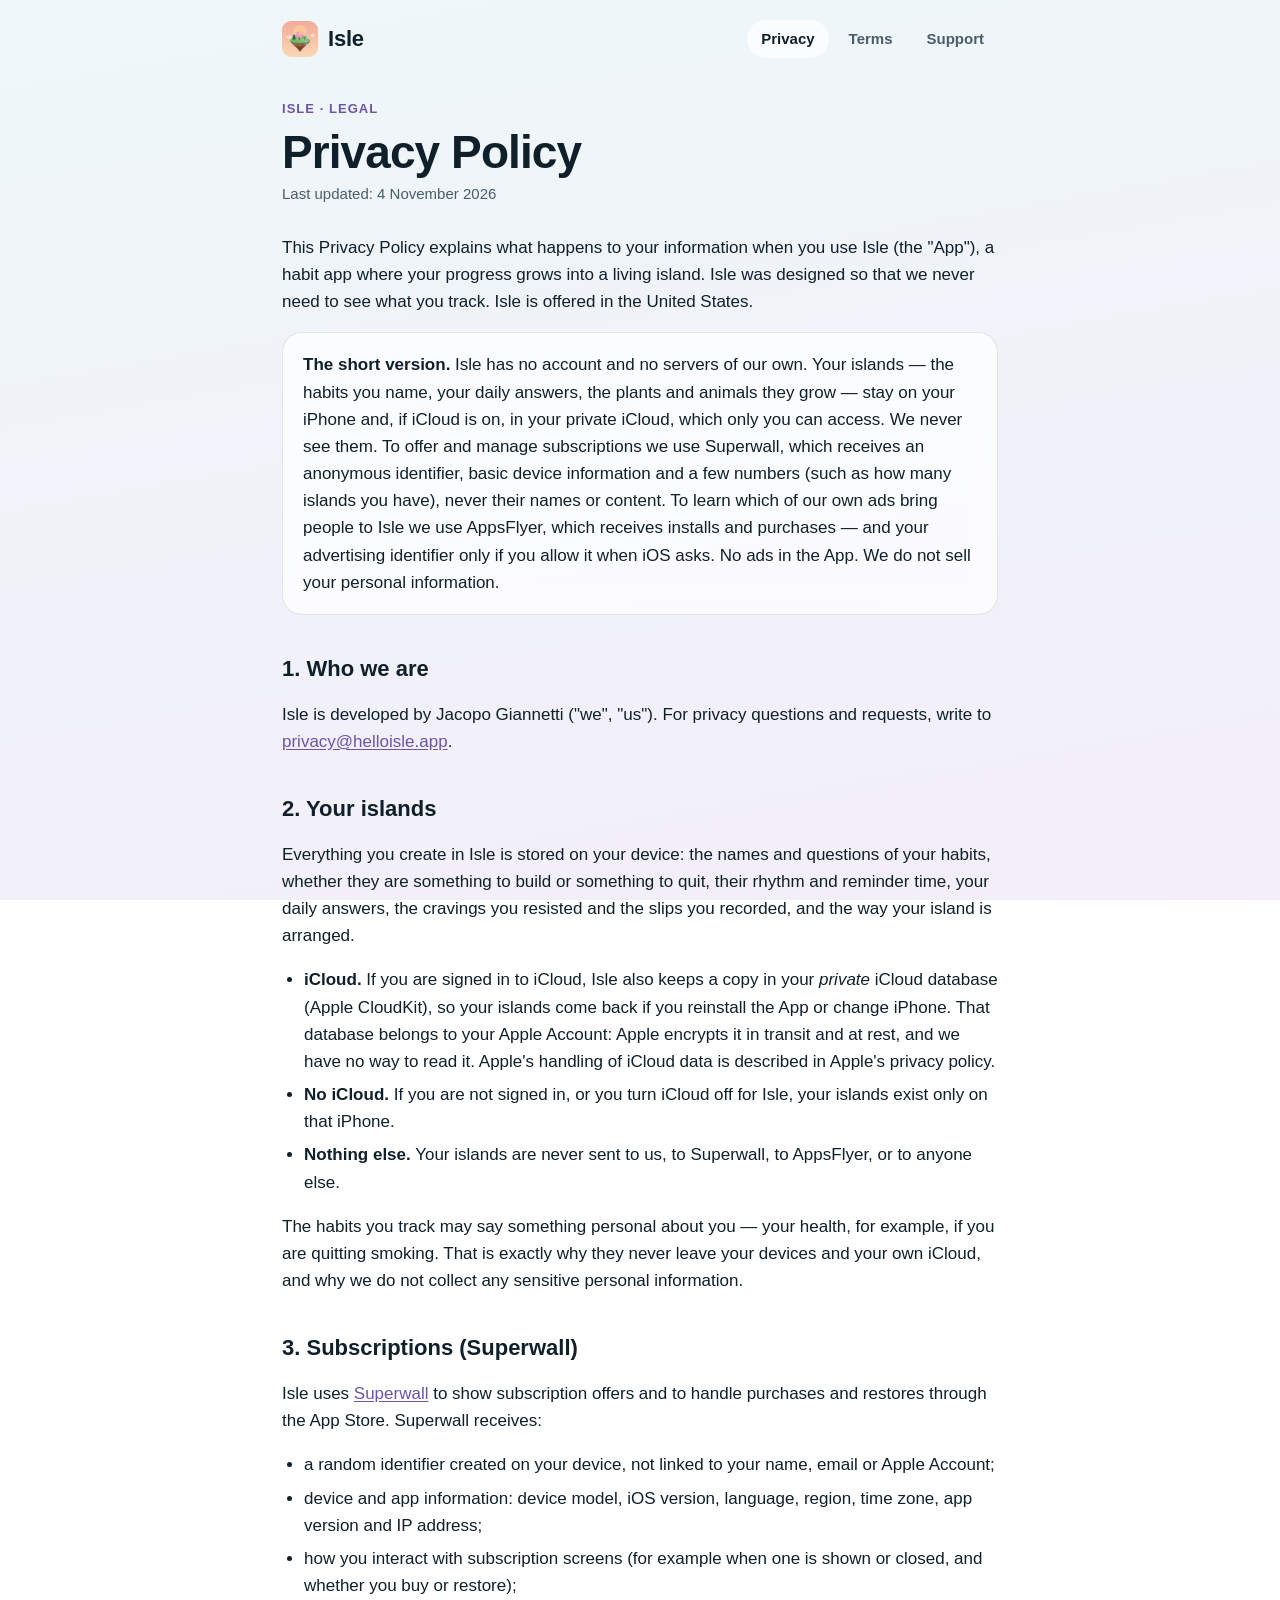
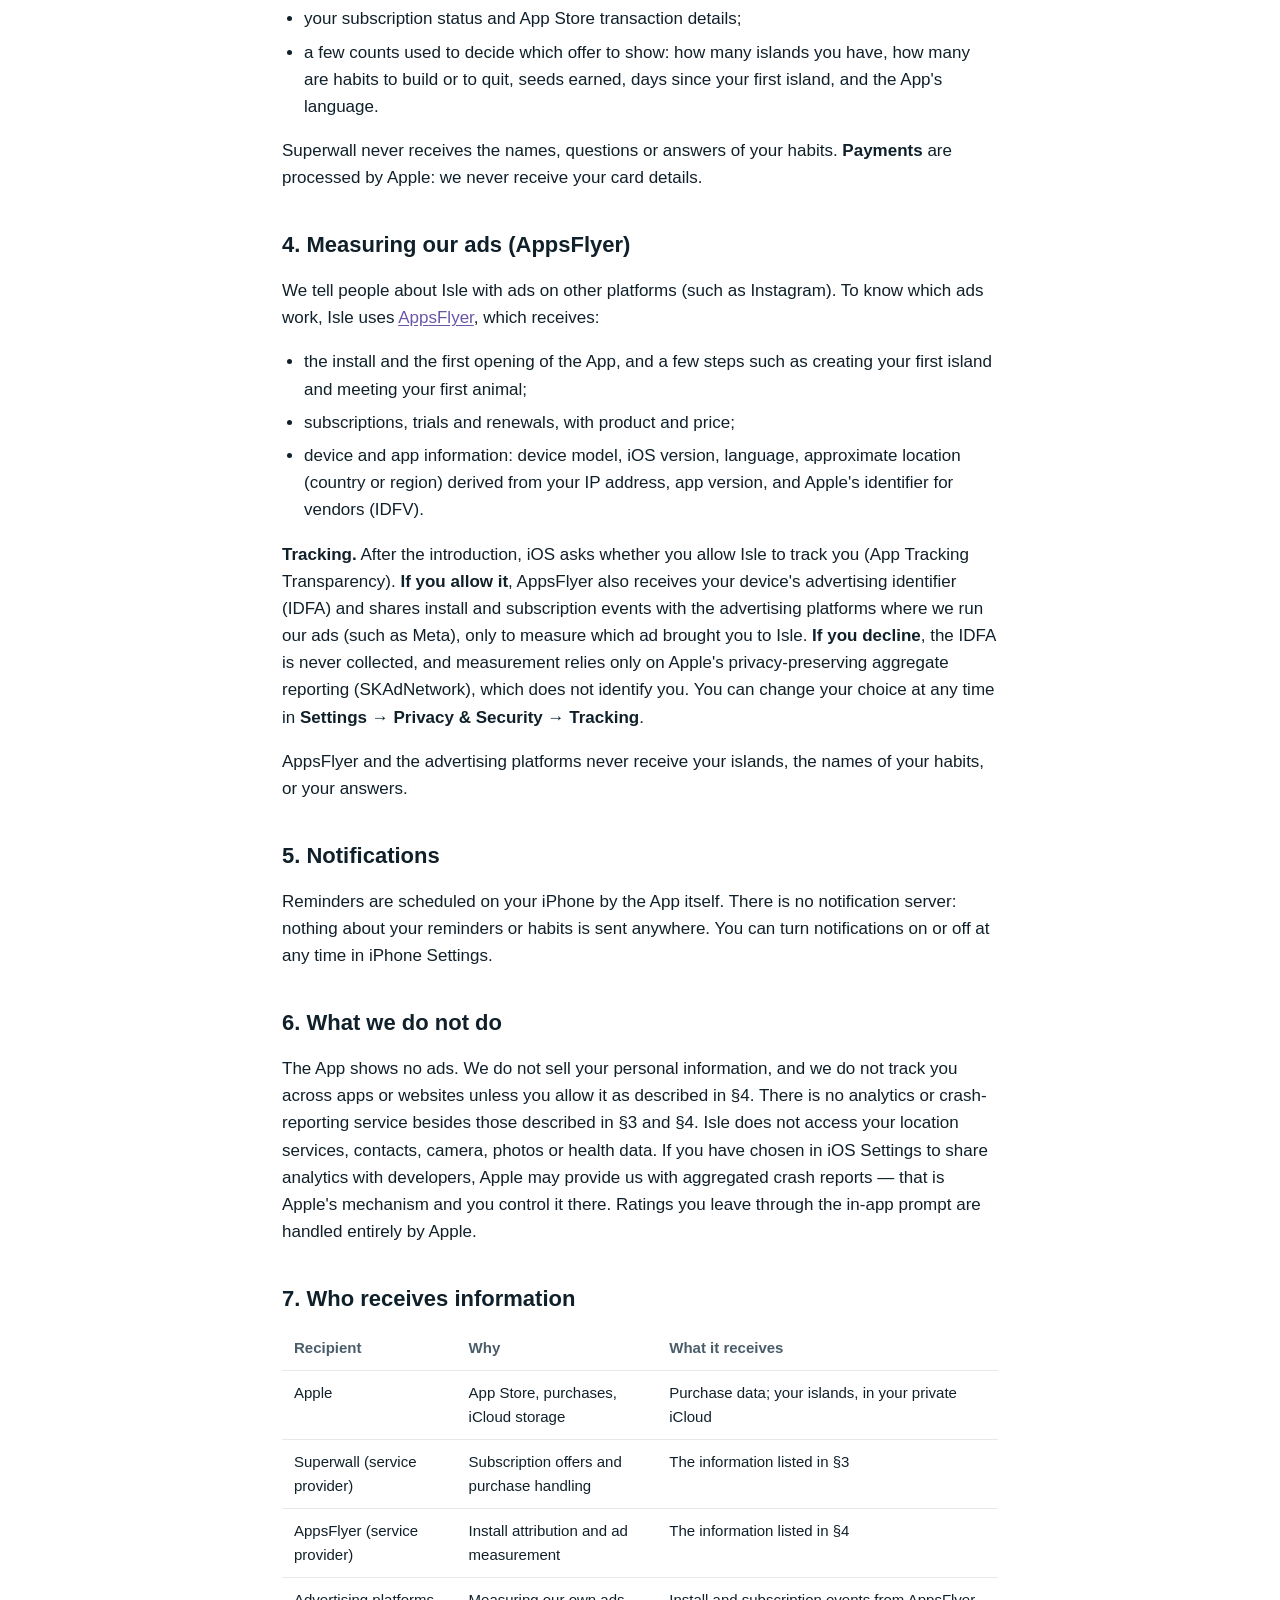
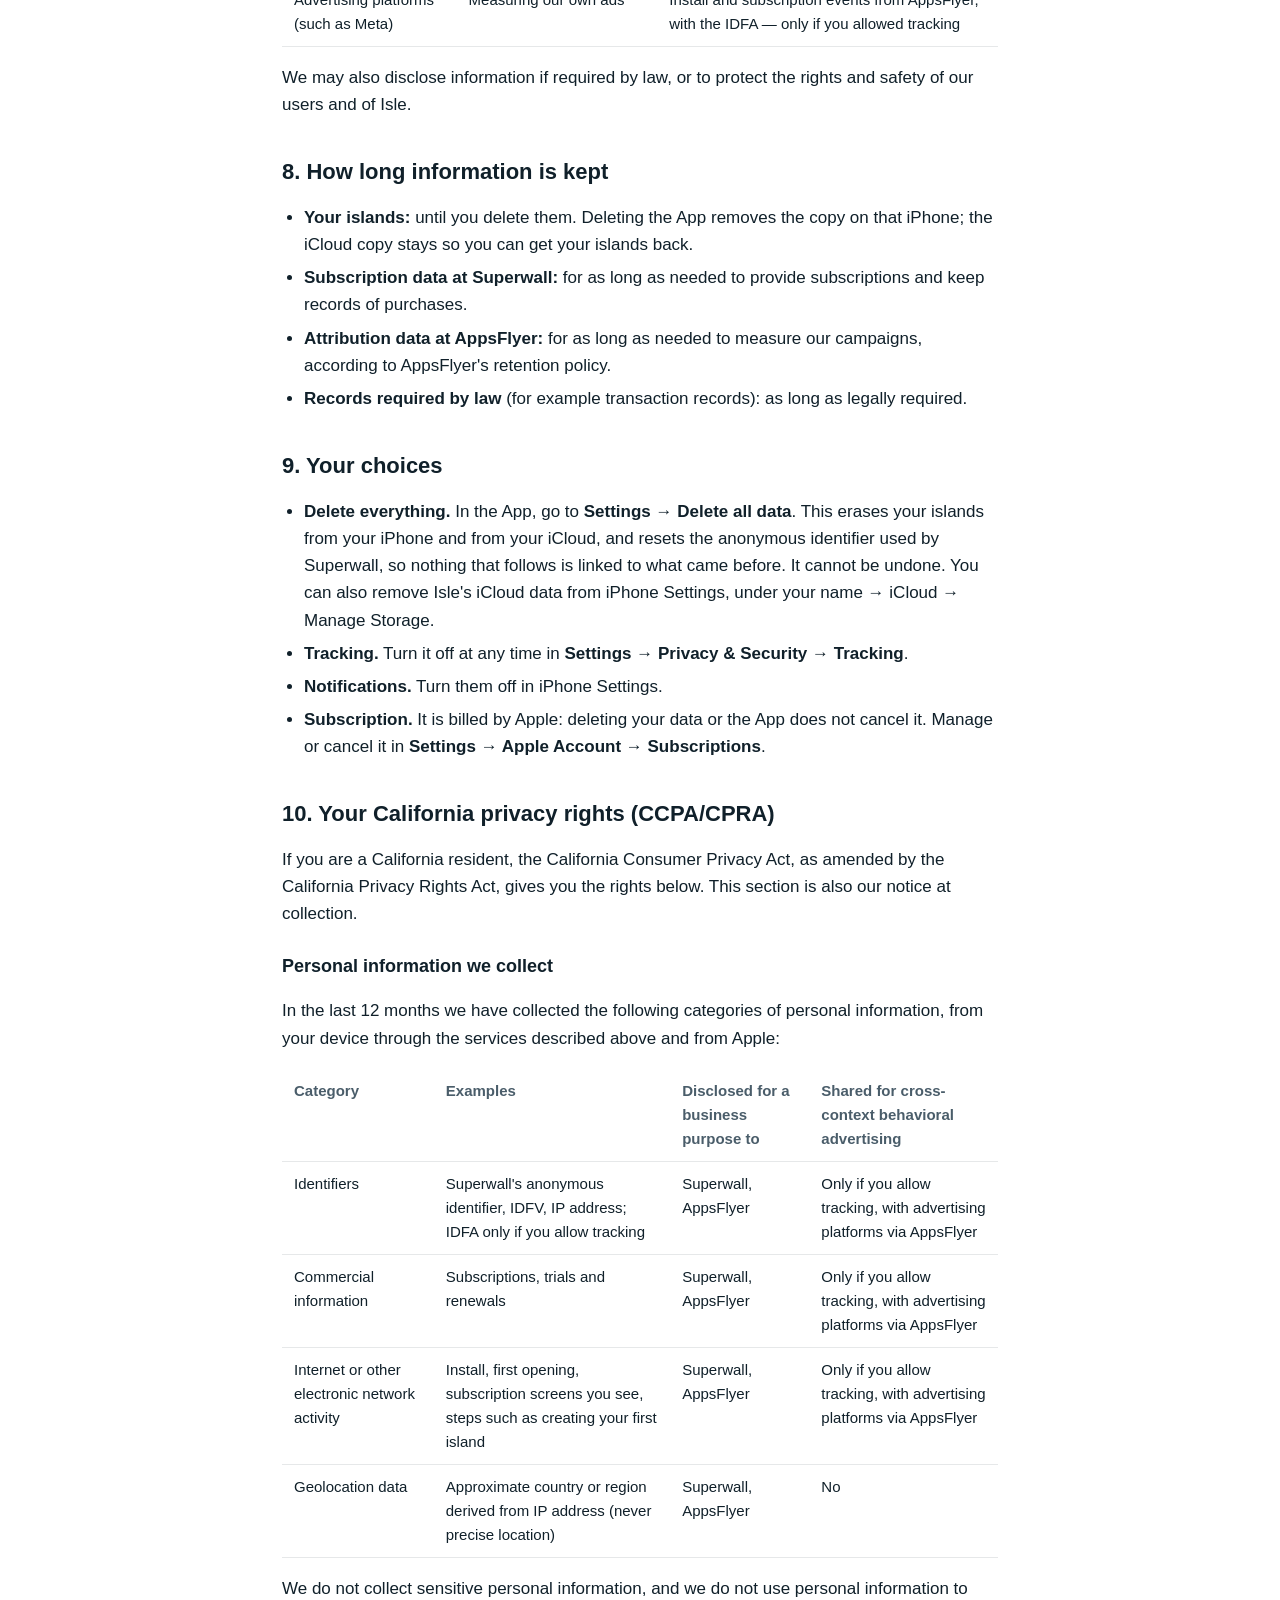
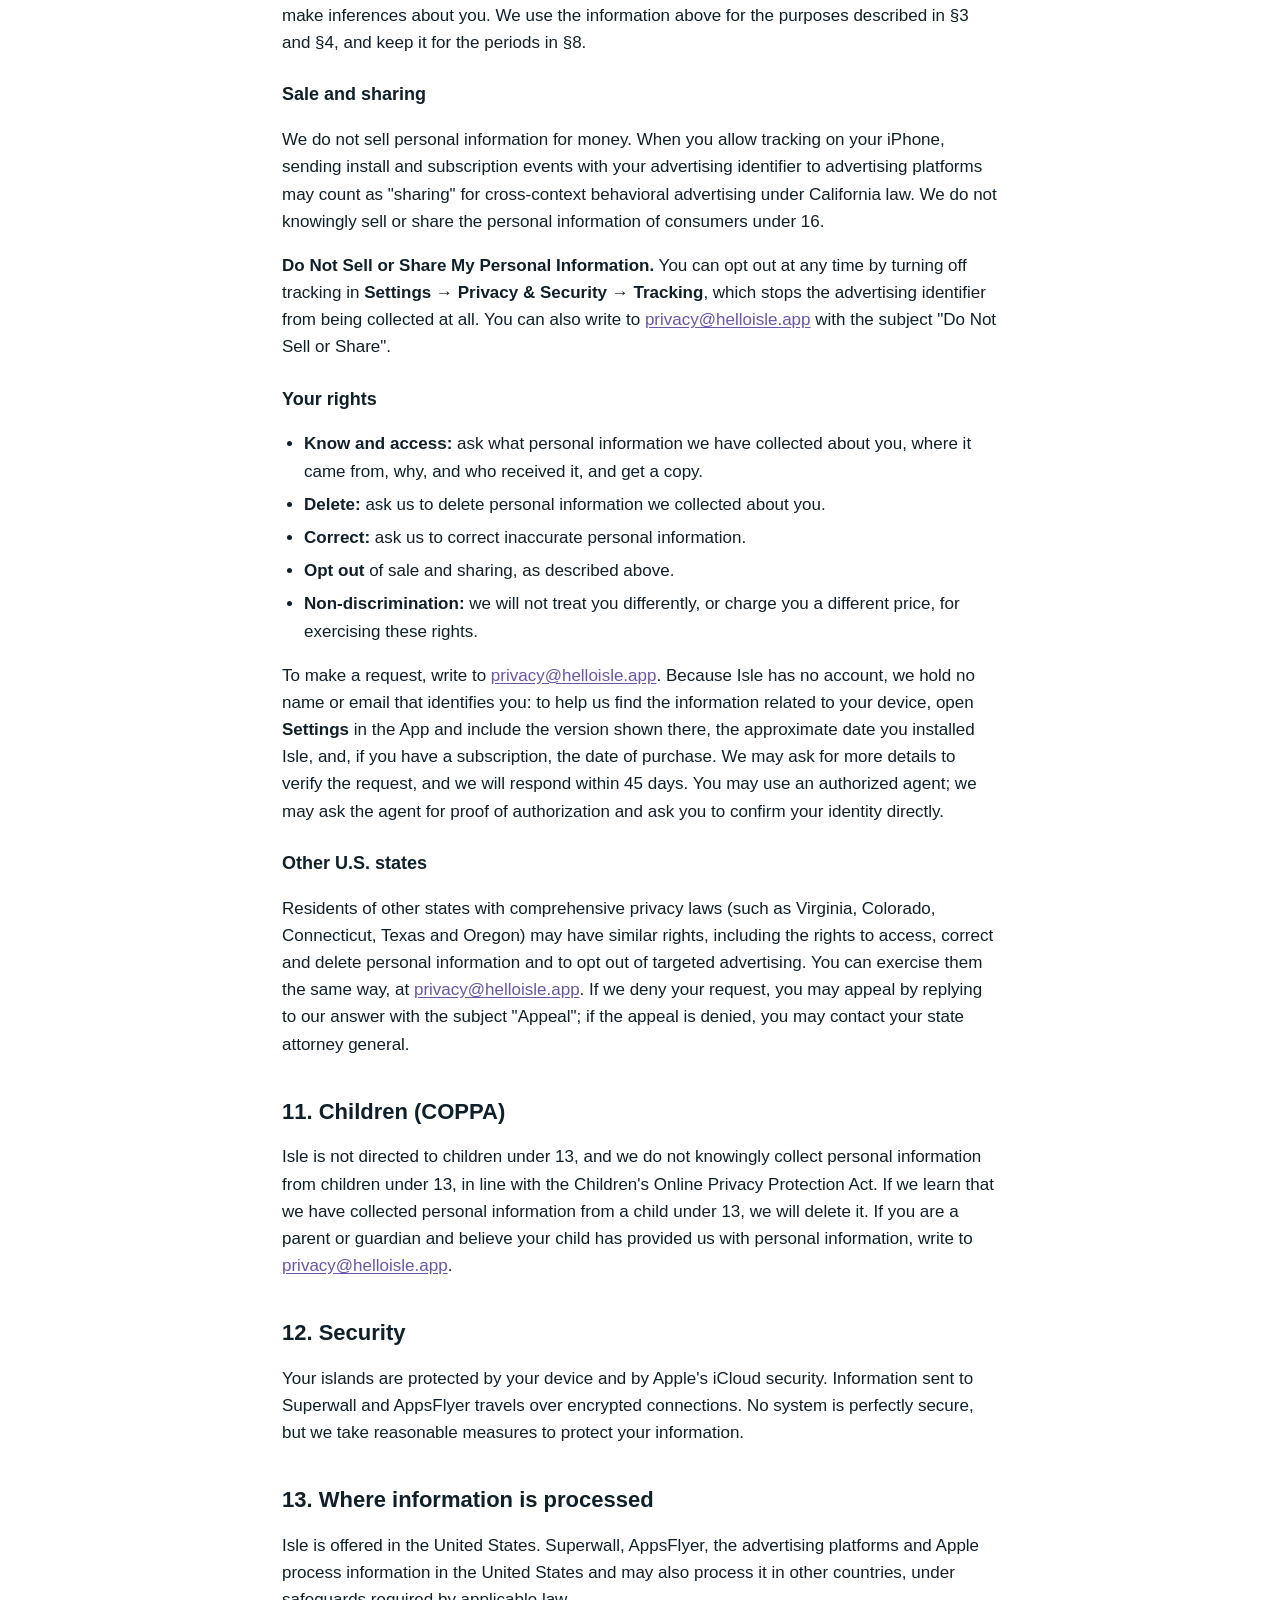
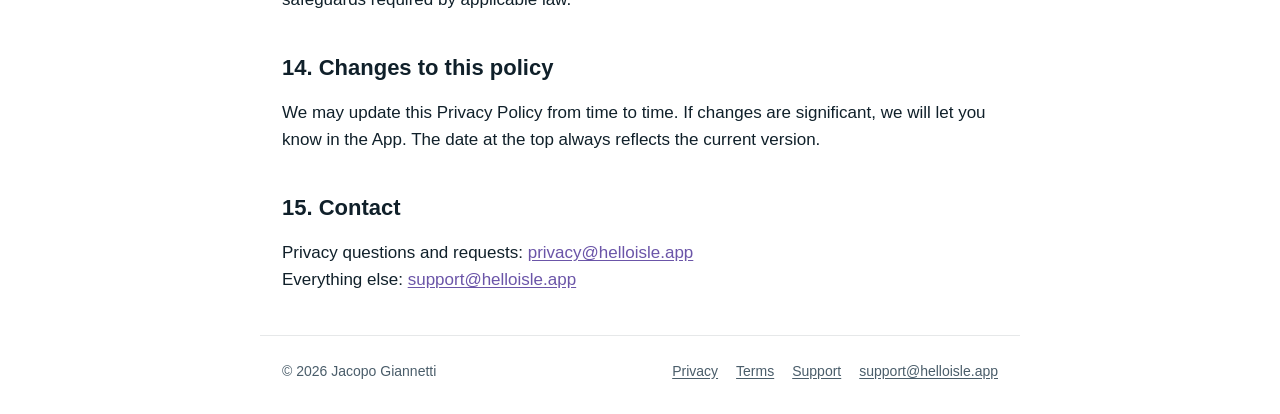
==== privacy.html @ dc746322 "Pagine come file .html: /privacy risponde senza redirect Co-authored-by: Cursor <cursoragent@cursor." ====
<!DOCTYPE html>
<html lang="en">
<head>
<meta charset="utf-8">
<meta name="viewport" content="width=device-width, initial-scale=1, viewport-fit=cover">
<title>Privacy Policy — Isle</title>
<meta name="description" content="Isle has no account and never sees your islands: they stay on your iPhone and in your private iCloud.">
<meta name="theme-color" content="#eef7f9" media="(prefers-color-scheme: light)">
<meta name="theme-color" content="#1b1733" media="(prefers-color-scheme: dark)">
<meta name="referrer" content="no-referrer">
<link rel="canonical" href="https://helloisle.app/privacy">
<link rel="icon" type="image/png" sizes="32x32" href="/assets/favicon-32.png">
<link rel="apple-touch-icon" href="/assets/apple-touch-icon.png">
<link rel="stylesheet" href="/assets/legal.css">
</head>
<body>

<header class="top">
  <a class="brand" href="/"><img src="/assets/icon-96.png" alt="" width="36" height="36">Isle</a>
  <nav aria-label="Legal">
    <a href="/privacy" aria-current="page">Privacy</a>
    <a href="/terms">Terms</a>
    <a href="/support">Support</a>
  </nav>
</header>

<main>
  <span class="kicker">Isle · Legal</span>
  <h1>Privacy Policy</h1>
  <p class="updated">Last updated: 4 November 2026</p>

  <p>This Privacy Policy explains what happens to your information when you use Isle (the "App"), a habit app where your progress grows into a living island. Isle was designed so that we never need to see what you track. Isle is offered in the United States.</p>

  <div class="callout"><strong>The short version.</strong> Isle has no account and no servers of our own. Your islands — the habits you name, your daily answers, the plants and animals they grow — stay on your iPhone and, if iCloud is on, in your private iCloud, which only you can access. We never see them. To offer and manage subscriptions we use Superwall, which receives an anonymous identifier, basic device information and a few numbers (such as how many islands you have), never their names or content. To learn which of our own ads bring people to Isle we use AppsFlyer, which receives installs and purchases — and your advertising identifier only if you allow it when iOS asks. No ads in the App. We do not sell your personal information.</div>

  <h2 id="who-we-are">1. Who we are</h2>
  <p>Isle is developed by Jacopo Giannetti ("we", "us"). For privacy questions and requests, write to <a href="mailto:privacy@helloisle.app">privacy@helloisle.app</a>.</p>

  <h2 id="your-islands">2. Your islands</h2>
  <p>Everything you create in Isle is stored on your device: the names and questions of your habits, whether they are something to build or something to quit, their rhythm and reminder time, your daily answers, the cravings you resisted and the slips you recorded, and the way your island is arranged.</p>
  <ul>
    <li><strong>iCloud.</strong> If you are signed in to iCloud, Isle also keeps a copy in your <em>private</em> iCloud database (Apple CloudKit), so your islands come back if you reinstall the App or change iPhone. That database belongs to your Apple Account: Apple encrypts it in transit and at rest, and we have no way to read it. Apple's handling of iCloud data is described in Apple's privacy policy.</li>
    <li><strong>No iCloud.</strong> If you are not signed in, or you turn iCloud off for Isle, your islands exist only on that iPhone.</li>
    <li><strong>Nothing else.</strong> Your islands are never sent to us, to Superwall, to AppsFlyer, or to anyone else.</li>
  </ul>
  <p>The habits you track may say something personal about you — your health, for example, if you are quitting smoking. That is exactly why they never leave your devices and your own iCloud, and why we do not collect any sensitive personal information.</p>

  <h2 id="subscriptions">3. Subscriptions (Superwall)</h2>
  <p>Isle uses <a href="https://superwall.com/privacy">Superwall</a> to show subscription offers and to handle purchases and restores through the App Store. Superwall receives:</p>
  <ul>
    <li>a random identifier created on your device, not linked to your name, email or Apple Account;</li>
    <li>device and app information: device model, iOS version, language, region, time zone, app version and IP address;</li>
    <li>how you interact with subscription screens (for example when one is shown or closed, and whether you buy or restore);</li>
    <li>your subscription status and App Store transaction details;</li>
    <li>a few counts used to decide which offer to show: how many islands you have, how many are habits to build or to quit, seeds earned, days since your first island, and the App's language.</li>
  </ul>
  <p>Superwall never receives the names, questions or answers of your habits. <strong>Payments</strong> are processed by Apple: we never receive your card details.</p>

  <h2 id="attribution">4. Measuring our ads (AppsFlyer)</h2>
  <p>We tell people about Isle with ads on other platforms (such as Instagram). To know which ads work, Isle uses <a href="https://www.appsflyer.com/legal/services-privacy-policy/">AppsFlyer</a>, which receives:</p>
  <ul>
    <li>the install and the first opening of the App, and a few steps such as creating your first island and meeting your first animal;</li>
    <li>subscriptions, trials and renewals, with product and price;</li>
    <li>device and app information: device model, iOS version, language, approximate location (country or region) derived from your IP address, app version, and Apple's identifier for vendors (IDFV).</li>
  </ul>
  <p><strong>Tracking.</strong> After the introduction, iOS asks whether you allow Isle to track you (App Tracking Transparency). <strong>If you allow it</strong>, AppsFlyer also receives your device's advertising identifier (IDFA) and shares install and subscription events with the advertising platforms where we run our ads (such as Meta), only to measure which ad brought you to Isle. <strong>If you decline</strong>, the IDFA is never collected, and measurement relies only on Apple's privacy-preserving aggregate reporting (SKAdNetwork), which does not identify you. You can change your choice at any time in <strong>Settings → Privacy &amp; Security → Tracking</strong>.</p>
  <p>AppsFlyer and the advertising platforms never receive your islands, the names of your habits, or your answers.</p>

  <h2 id="notifications">5. Notifications</h2>
  <p>Reminders are scheduled on your iPhone by the App itself. There is no notification server: nothing about your reminders or habits is sent anywhere. You can turn notifications on or off at any time in iPhone Settings.</p>

  <h2 id="what-we-do-not-do">6. What we do not do</h2>
  <p>The App shows no ads. We do not sell your personal information, and we do not track you across apps or websites unless you allow it as described in §4. There is no analytics or crash-reporting service besides those described in §3 and §4. Isle does not access your location services, contacts, camera, photos or health data. If you have chosen in iOS Settings to share analytics with developers, Apple may provide us with aggregated crash reports — that is Apple's mechanism and you control it there. Ratings you leave through the in-app prompt are handled entirely by Apple.</p>

  <h2 id="providers">7. Who receives information</h2>
  <div class="table"><table>
    <thead><tr><th>Recipient</th><th>Why</th><th>What it receives</th></tr></thead>
    <tbody>
      <tr><td>Apple</td><td>App Store, purchases, iCloud storage</td><td>Purchase data; your islands, in your private iCloud</td></tr>
      <tr><td>Superwall (service provider)</td><td>Subscription offers and purchase handling</td><td>The information listed in §3</td></tr>
      <tr><td>AppsFlyer (service provider)</td><td>Install attribution and ad measurement</td><td>The information listed in §4</td></tr>
      <tr><td>Advertising platforms (such as Meta)</td><td>Measuring our own ads</td><td>Install and subscription events from AppsFlyer, with the IDFA — only if you allowed tracking</td></tr>
    </tbody>
  </table></div>
  <p>We may also disclose information if required by law, or to protect the rights and safety of our users and of Isle.</p>

  <h2 id="retention">8. How long information is kept</h2>
  <ul>
    <li><strong>Your islands:</strong> until you delete them. Deleting the App removes the copy on that iPhone; the iCloud copy stays so you can get your islands back.</li>
    <li><strong>Subscription data at Superwall:</strong> for as long as needed to provide subscriptions and keep records of purchases.</li>
    <li><strong>Attribution data at AppsFlyer:</strong> for as long as needed to measure our campaigns, according to AppsFlyer's retention policy.</li>
    <li><strong>Records required by law</strong> (for example transaction records): as long as legally required.</li>
  </ul>

  <h2 id="choices">9. Your choices</h2>
  <ul>
    <li><strong>Delete everything.</strong> In the App, go to <strong>Settings → Delete all data</strong>. This erases your islands from your iPhone and from your iCloud, and resets the anonymous identifier used by Superwall, so nothing that follows is linked to what came before. It cannot be undone. You can also remove Isle's iCloud data from iPhone Settings, under your name → iCloud → Manage Storage.</li>
    <li><strong>Tracking.</strong> Turn it off at any time in <strong>Settings → Privacy &amp; Security → Tracking</strong>.</li>
    <li><strong>Notifications.</strong> Turn them off in iPhone Settings.</li>
    <li><strong>Subscription.</strong> It is billed by Apple: deleting your data or the App does not cancel it. Manage or cancel it in <strong>Settings → Apple Account → Subscriptions</strong>.</li>
  </ul>

  <h2 id="california">10. Your California privacy rights (CCPA/CPRA)</h2>
  <p>If you are a California resident, the California Consumer Privacy Act, as amended by the California Privacy Rights Act, gives you the rights below. This section is also our notice at collection.</p>

  <h3>Personal information we collect</h3>
  <p>In the last 12 months we have collected the following categories of personal information, from your device through the services described above and from Apple:</p>
  <div class="table"><table>
    <thead><tr><th>Category</th><th>Examples</th><th>Disclosed for a business purpose to</th><th>Shared for cross-context behavioral advertising</th></tr></thead>
    <tbody>
      <tr><td>Identifiers</td><td>Superwall's anonymous identifier, IDFV, IP address; IDFA only if you allow tracking</td><td>Superwall, AppsFlyer</td><td>Only if you allow tracking, with advertising platforms via AppsFlyer</td></tr>
      <tr><td>Commercial information</td><td>Subscriptions, trials and renewals</td><td>Superwall, AppsFlyer</td><td>Only if you allow tracking, with advertising platforms via AppsFlyer</td></tr>
      <tr><td>Internet or other electronic network activity</td><td>Install, first opening, subscription screens you see, steps such as creating your first island</td><td>Superwall, AppsFlyer</td><td>Only if you allow tracking, with advertising platforms via AppsFlyer</td></tr>
      <tr><td>Geolocation data</td><td>Approximate country or region derived from IP address (never precise location)</td><td>Superwall, AppsFlyer</td><td>No</td></tr>
    </tbody>
  </table></div>
  <p>We do not collect sensitive personal information, and we do not use personal information to make inferences about you. We use the information above for the purposes described in §3 and §4, and keep it for the periods in §8.</p>

  <h3>Sale and sharing</h3>
  <p>We do not sell personal information for money. When you allow tracking on your iPhone, sending install and subscription events with your advertising identifier to advertising platforms may count as "sharing" for cross-context behavioral advertising under California law. We do not knowingly sell or share the personal information of consumers under 16.</p>
  <p><strong>Do Not Sell or Share My Personal Information.</strong> You can opt out at any time by turning off tracking in <strong>Settings → Privacy &amp; Security → Tracking</strong>, which stops the advertising identifier from being collected at all. You can also write to <a href="mailto:privacy@helloisle.app">privacy@helloisle.app</a> with the subject "Do Not Sell or Share".</p>

  <h3>Your rights</h3>
  <ul>
    <li><strong>Know and access:</strong> ask what personal information we have collected about you, where it came from, why, and who received it, and get a copy.</li>
    <li><strong>Delete:</strong> ask us to delete personal information we collected about you.</li>
    <li><strong>Correct:</strong> ask us to correct inaccurate personal information.</li>
    <li><strong>Opt out</strong> of sale and sharing, as described above.</li>
    <li><strong>Non-discrimination:</strong> we will not treat you differently, or charge you a different price, for exercising these rights.</li>
  </ul>
  <p>To make a request, write to <a href="mailto:privacy@helloisle.app">privacy@helloisle.app</a>. Because Isle has no account, we hold no name or email that identifies you: to help us find the information related to your device, open <strong>Settings</strong> in the App and include the version shown there, the approximate date you installed Isle, and, if you have a subscription, the date of purchase. We may ask for more details to verify the request, and we will respond within 45 days. You may use an authorized agent; we may ask the agent for proof of authorization and ask you to confirm your identity directly.</p>

  <h3>Other U.S. states</h3>
  <p>Residents of other states with comprehensive privacy laws (such as Virginia, Colorado, Connecticut, Texas and Oregon) may have similar rights, including the rights to access, correct and delete personal information and to opt out of targeted advertising. You can exercise them the same way, at <a href="mailto:privacy@helloisle.app">privacy@helloisle.app</a>. If we deny your request, you may appeal by replying to our answer with the subject "Appeal"; if the appeal is denied, you may contact your state attorney general.</p>

  <h2 id="children">11. Children (COPPA)</h2>
  <p>Isle is not directed to children under 13, and we do not knowingly collect personal information from children under 13, in line with the Children's Online Privacy Protection Act. If we learn that we have collected personal information from a child under 13, we will delete it. If you are a parent or guardian and believe your child has provided us with personal information, write to <a href="mailto:privacy@helloisle.app">privacy@helloisle.app</a>.</p>

  <h2 id="security">12. Security</h2>
  <p>Your islands are protected by your device and by Apple's iCloud security. Information sent to Superwall and AppsFlyer travels over encrypted connections. No system is perfectly secure, but we take reasonable measures to protect your information.</p>

  <h2 id="location">13. Where information is processed</h2>
  <p>Isle is offered in the United States. Superwall, AppsFlyer, the advertising platforms and Apple process information in the United States and may also process it in other countries, under safeguards required by applicable law.</p>

  <h2 id="changes">14. Changes to this policy</h2>
  <p>We may update this Privacy Policy from time to time. If changes are significant, we will let you know in the App. The date at the top always reflects the current version.</p>

  <h2 id="contact">15. Contact</h2>
  <p>Privacy questions and requests: <a href="mailto:privacy@helloisle.app">privacy@helloisle.app</a><br>Everything else: <a href="mailto:support@helloisle.app">support@helloisle.app</a></p>
</main>

<footer>
  <span>© 2026 Jacopo Giannetti</span>
  <nav aria-label="Footer"><a href="/privacy">Privacy</a><a href="/terms">Terms</a><a href="/support">Support</a><a href="mailto:support@helloisle.app">support@helloisle.app</a></nav>
</footer>

</body>
</html>
---- assets/legal.css ----
:root {
  --bg: #eef7f9;
  --bg2: #f3eef9;
  --card: rgba(255, 255, 255, 0.72);
  --ink: #10202a;
  --soft: #4a5d6a;
  --line: rgba(16, 32, 42, 0.1);
  --accent: #6b55a8;
  --deep: #123e5c;
  color-scheme: light dark;
}

@media (prefers-color-scheme: dark) {
  :root {
    --bg: #1b1733;
    --bg2: #2b2148;
    --card: rgba(255, 255, 255, 0.06);
    --ink: #f3eefb;
    --soft: #b9b1cc;
    --line: rgba(255, 255, 255, 0.12);
    --accent: #c9b8f2;
    --deep: #a0d9e5;
  }
}

* { box-sizing: border-box; }

html {
  -webkit-text-size-adjust: 100%;
  text-size-adjust: 100%;
}

body {
  margin: 0;
  min-height: 100vh;
  background: linear-gradient(170deg, var(--bg) 0%, var(--bg2) 100%) fixed;
  color: var(--ink);
  font: 17px/1.6 ui-rounded, "SF Pro Rounded", -apple-system, BlinkMacSystemFont, "Segoe UI", Roboto, sans-serif;
}

a { color: var(--accent); text-underline-offset: 2px; }

.top {
  max-width: 760px;
  margin: 0 auto;
  padding: max(20px, env(safe-area-inset-top)) 22px 0;
  display: flex;
  align-items: center;
  justify-content: space-between;
  gap: 16px;
}

.brand {
  display: flex;
  align-items: center;
  gap: 10px;
  font-weight: 800;
  font-size: 22px;
  letter-spacing: -0.01em;
  color: var(--ink);
  text-decoration: none;
}

.brand img { width: 36px; height: 36px; border-radius: 9px; }

.top nav { display: flex; gap: 6px; }

.top nav a {
  padding: 7px 14px;
  border-radius: 999px;
  color: var(--soft);
  font-weight: 600;
  font-size: 15px;
  text-decoration: none;
}

.top nav a[aria-current="page"] { background: var(--card); color: var(--ink); }

main {
  max-width: 760px;
  margin: 0 auto;
  padding: 36px 22px 24px;
}

.kicker {
  color: var(--accent);
  font-weight: 700;
  font-size: 13px;
  letter-spacing: 0.08em;
  text-transform: uppercase;
}

h1 {
  margin: 6px 0 4px;
  font-size: clamp(34px, 7vw, 46px);
  line-height: 1.1;
  letter-spacing: -0.02em;
}

.updated { margin: 0 0 28px; color: var(--soft); font-size: 15px; }

h2 { margin: 40px 0 8px; font-size: 22px; line-height: 1.3; }

h3 { margin: 24px 0 6px; font-size: 18px; }

p, li { color: var(--ink); }

ul { padding-left: 22px; }

li { margin: 6px 0; }

.callout {
  margin: 0 0 8px;
  padding: 18px 20px;
  border-radius: 20px;
  background: var(--card);
  border: 1px solid var(--line);
  backdrop-filter: blur(12px);
  -webkit-backdrop-filter: blur(12px);
}

.table { overflow-x: auto; margin: 12px 0; }

table { width: 100%; border-collapse: collapse; font-size: 15px; }

th, td { padding: 10px 12px; border-bottom: 1px solid var(--line); text-align: left; vertical-align: top; }

th { color: var(--soft); font-weight: 700; }

footer {
  max-width: 760px;
  margin: 0 auto;
  padding: 24px 22px max(32px, env(safe-area-inset-bottom));
  border-top: 1px solid var(--line);
  display: flex;
  flex-wrap: wrap;
  justify-content: space-between;
  gap: 12px;
  color: var(--soft);
  font-size: 14px;
}

footer nav { display: flex; gap: 18px; }

footer a { color: var(--soft); }
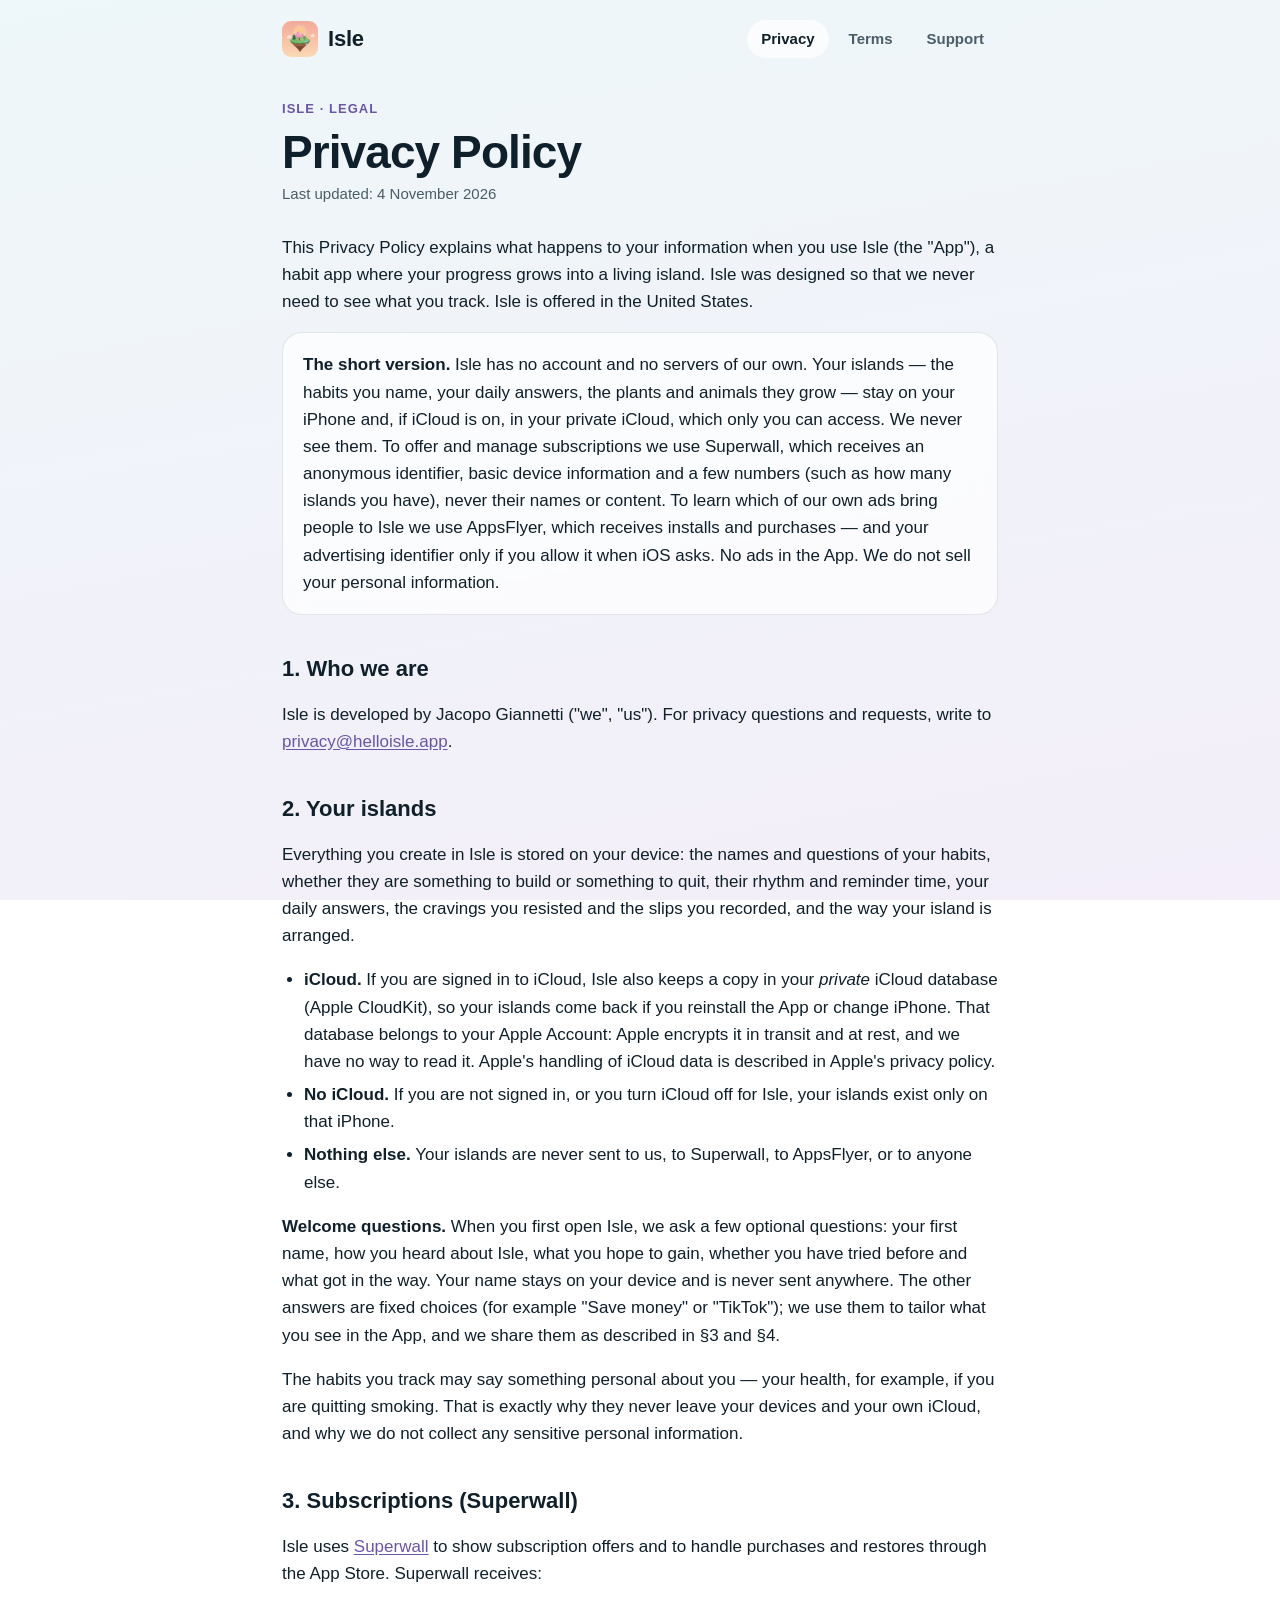
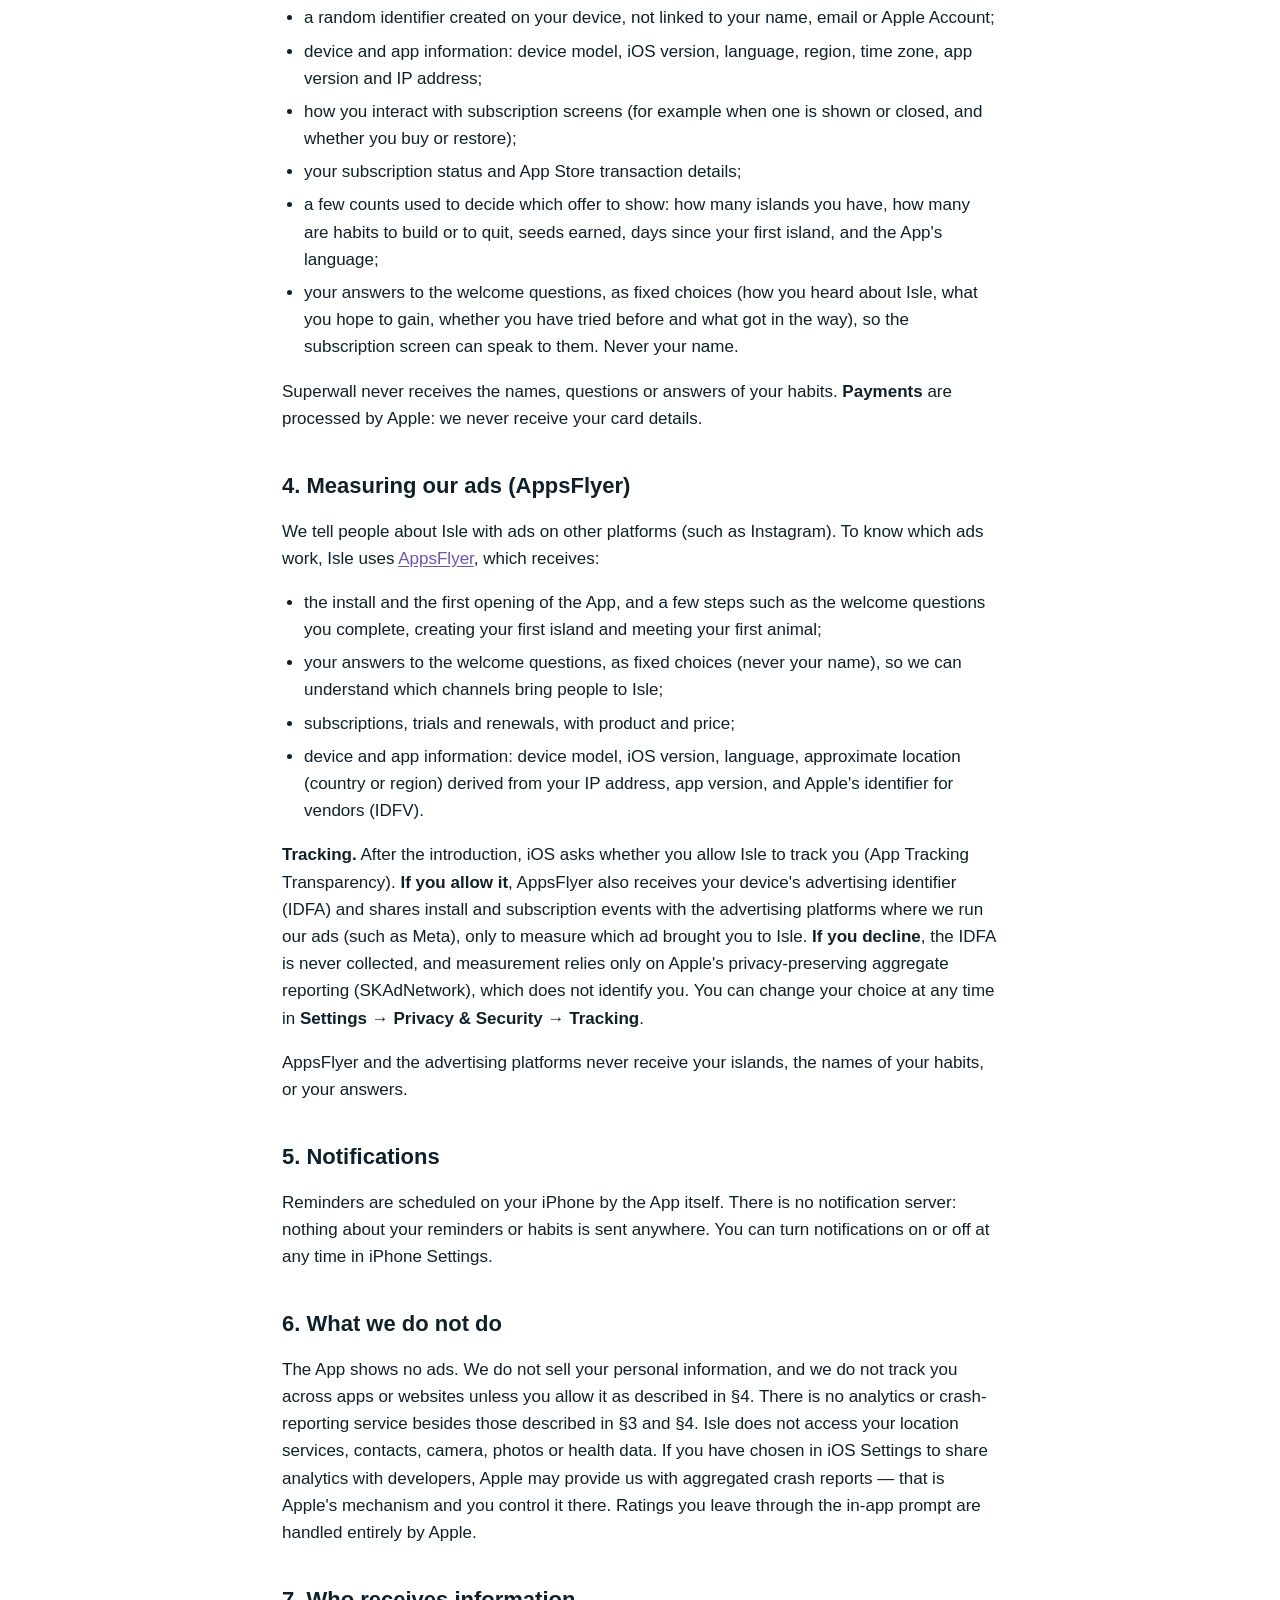
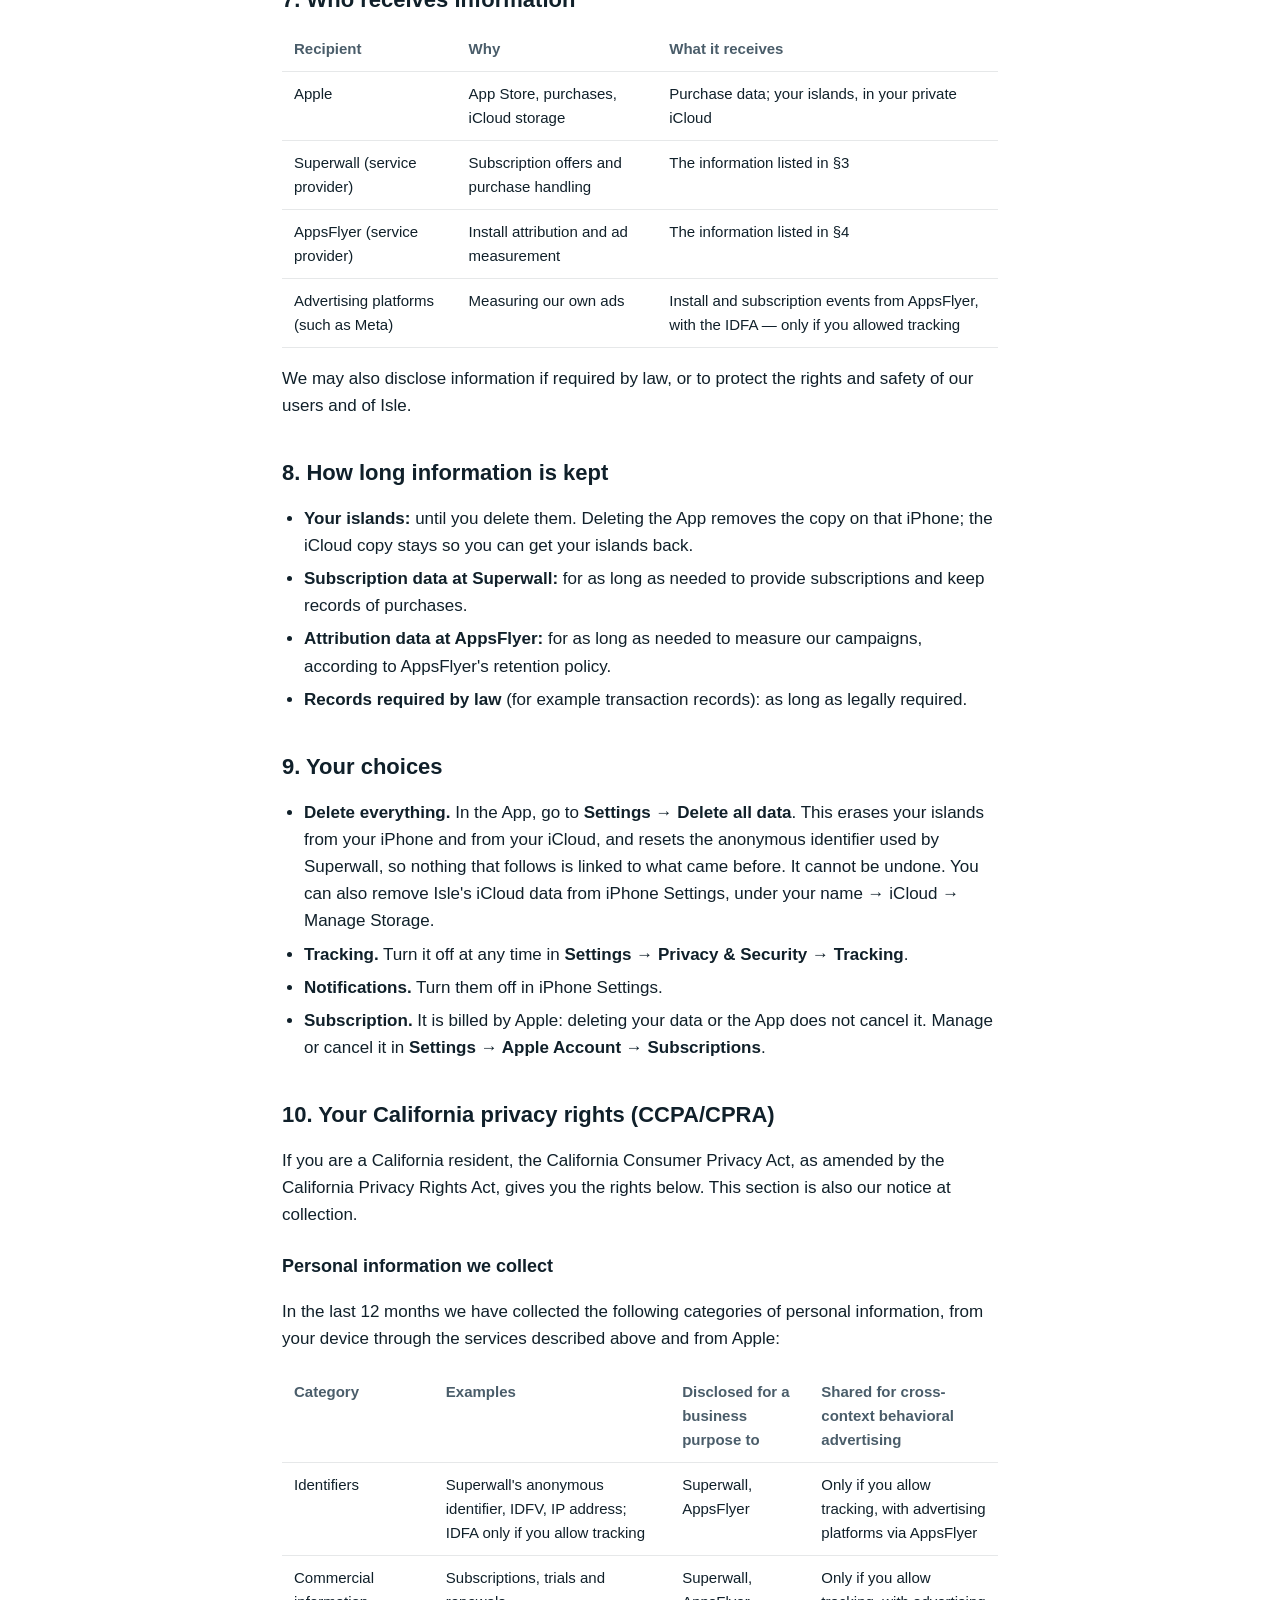
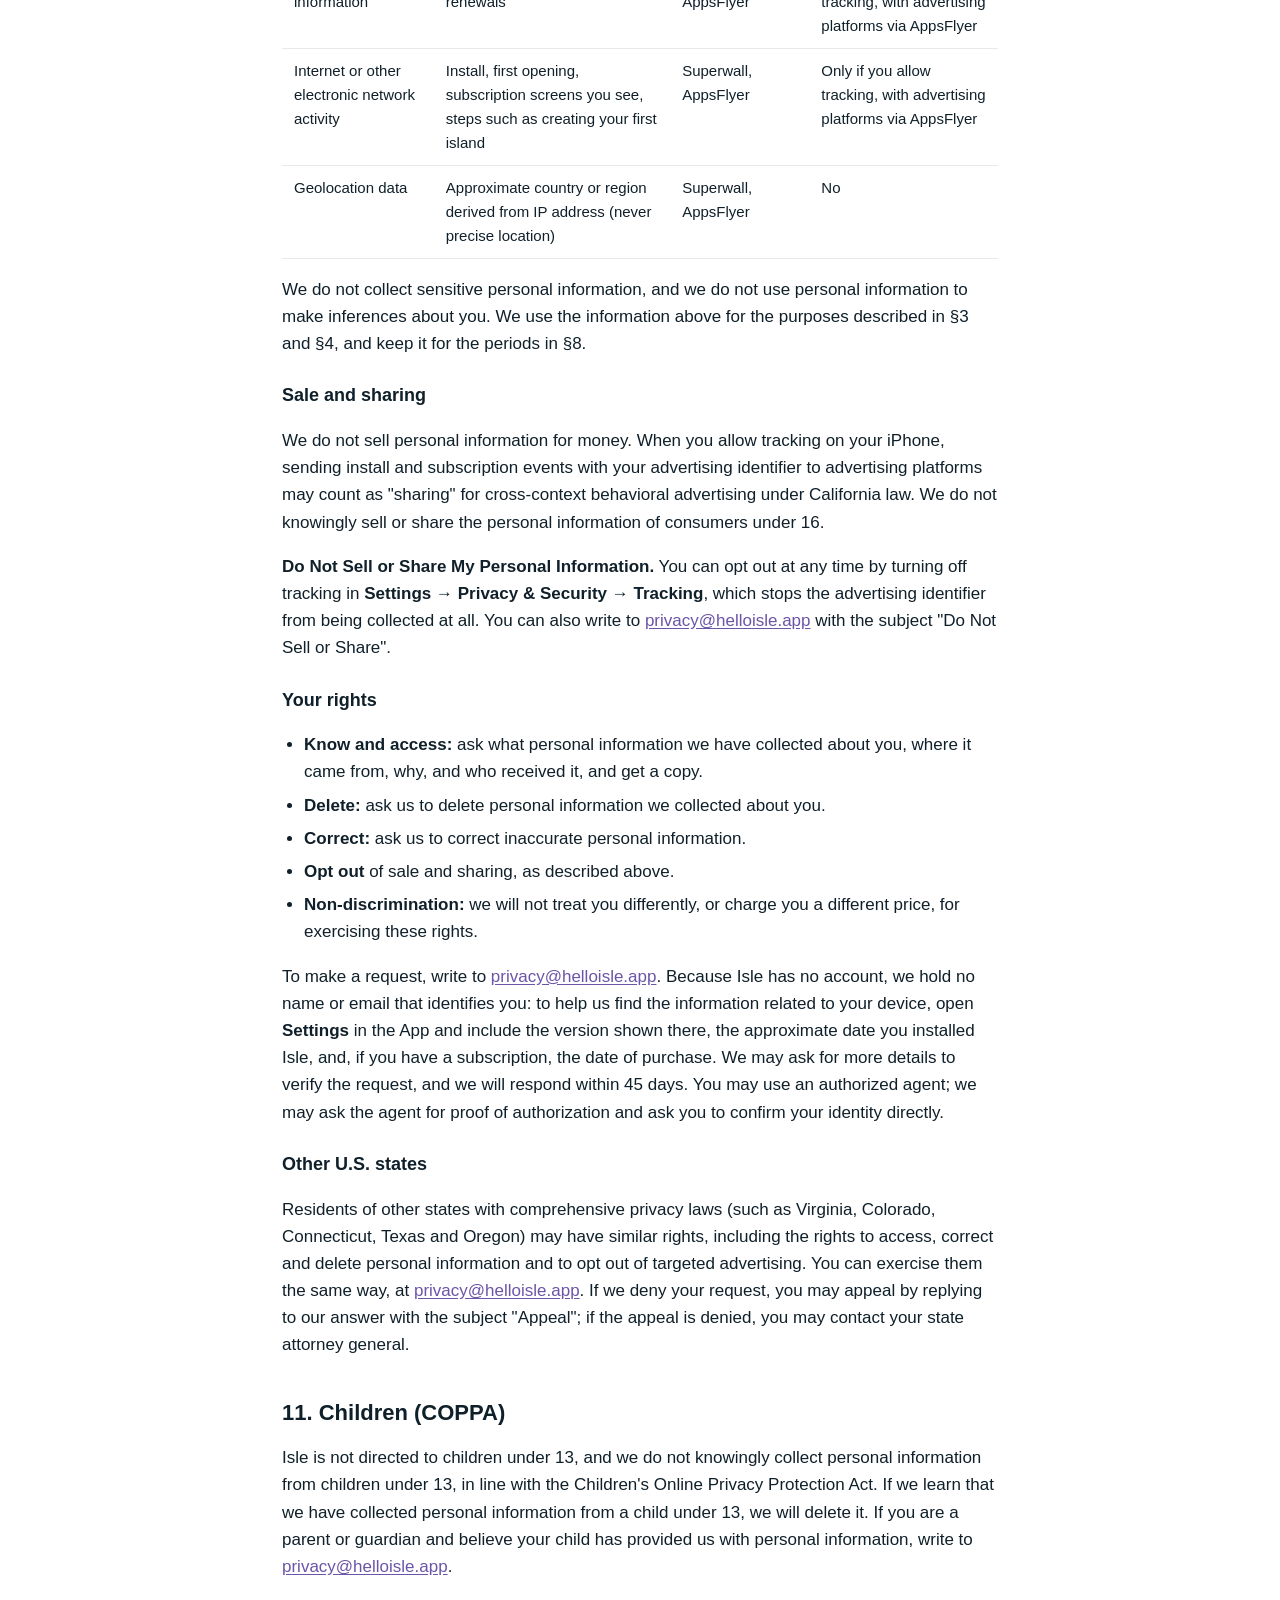
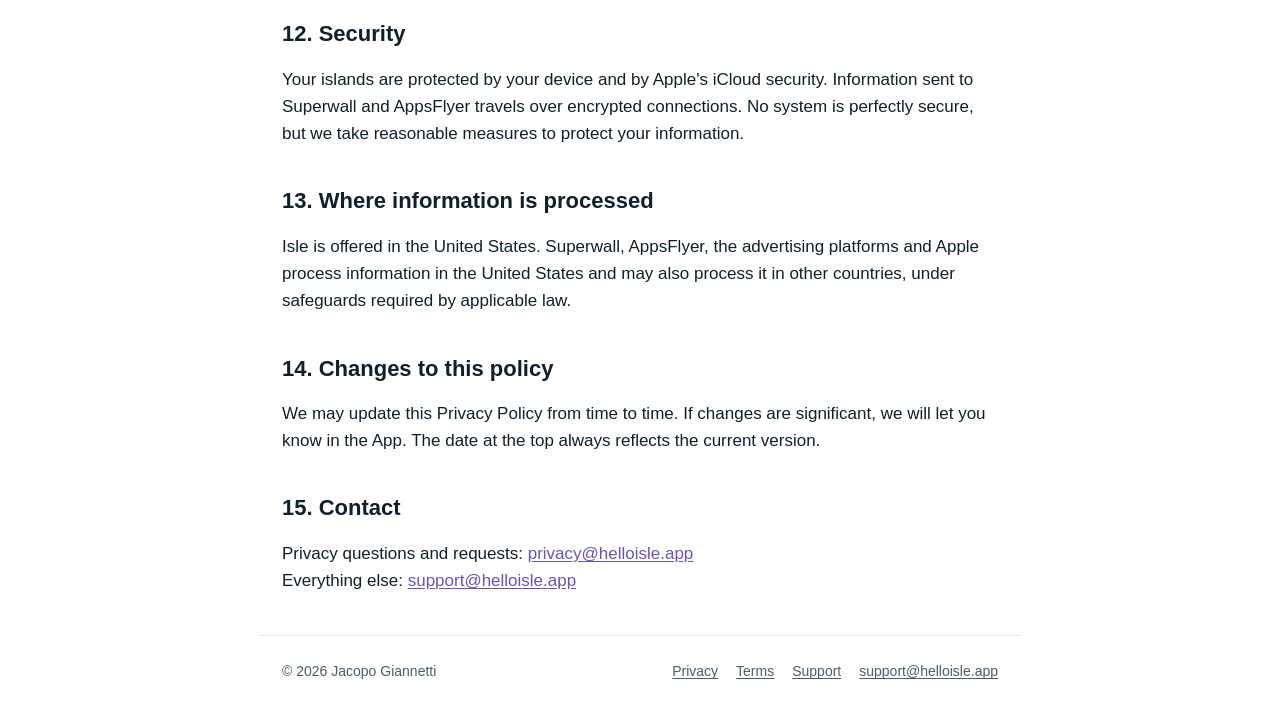
==== commit 3c72e398: "Privacy: le domande di benvenuto e chi le riceve Co-authored-by: Cursor <cursoragent@cursor.com>" ====
--- a/privacy.html
+++ b/privacy.html
@@ -43,6 +43,7 @@
     <li><strong>No iCloud.</strong> If you are not signed in, or you turn iCloud off for Isle, your islands exist only on that iPhone.</li>
     <li><strong>Nothing else.</strong> Your islands are never sent to us, to Superwall, to AppsFlyer, or to anyone else.</li>
   </ul>
+  <p><strong>Welcome questions.</strong> When you first open Isle, we ask a few optional questions: your first name, how you heard about Isle, what you hope to gain, whether you have tried before and what got in the way. Your name stays on your device and is never sent anywhere. The other answers are fixed choices (for example "Save money" or "TikTok"); we use them to tailor what you see in the App, and we share them as described in §3 and §4.</p>
   <p>The habits you track may say something personal about you — your health, for example, if you are quitting smoking. That is exactly why they never leave your devices and your own iCloud, and why we do not collect any sensitive personal information.</p>
 
   <h2 id="subscriptions">3. Subscriptions (Superwall)</h2>
@@ -52,14 +53,16 @@
     <li>device and app information: device model, iOS version, language, region, time zone, app version and IP address;</li>
     <li>how you interact with subscription screens (for example when one is shown or closed, and whether you buy or restore);</li>
     <li>your subscription status and App Store transaction details;</li>
-    <li>a few counts used to decide which offer to show: how many islands you have, how many are habits to build or to quit, seeds earned, days since your first island, and the App's language.</li>
+    <li>a few counts used to decide which offer to show: how many islands you have, how many are habits to build or to quit, seeds earned, days since your first island, and the App's language;</li>
+    <li>your answers to the welcome questions, as fixed choices (how you heard about Isle, what you hope to gain, whether you have tried before and what got in the way), so the subscription screen can speak to them. Never your name.</li>
   </ul>
   <p>Superwall never receives the names, questions or answers of your habits. <strong>Payments</strong> are processed by Apple: we never receive your card details.</p>
 
   <h2 id="attribution">4. Measuring our ads (AppsFlyer)</h2>
   <p>We tell people about Isle with ads on other platforms (such as Instagram). To know which ads work, Isle uses <a href="https://www.appsflyer.com/legal/services-privacy-policy/">AppsFlyer</a>, which receives:</p>
   <ul>
-    <li>the install and the first opening of the App, and a few steps such as creating your first island and meeting your first animal;</li>
+    <li>the install and the first opening of the App, and a few steps such as the welcome questions you complete, creating your first island and meeting your first animal;</li>
+    <li>your answers to the welcome questions, as fixed choices (never your name), so we can understand which channels bring people to Isle;</li>
     <li>subscriptions, trials and renewals, with product and price;</li>
     <li>device and app information: device model, iOS version, language, approximate location (country or region) derived from your IP address, app version, and Apple's identifier for vendors (IDFV).</li>
   </ul>
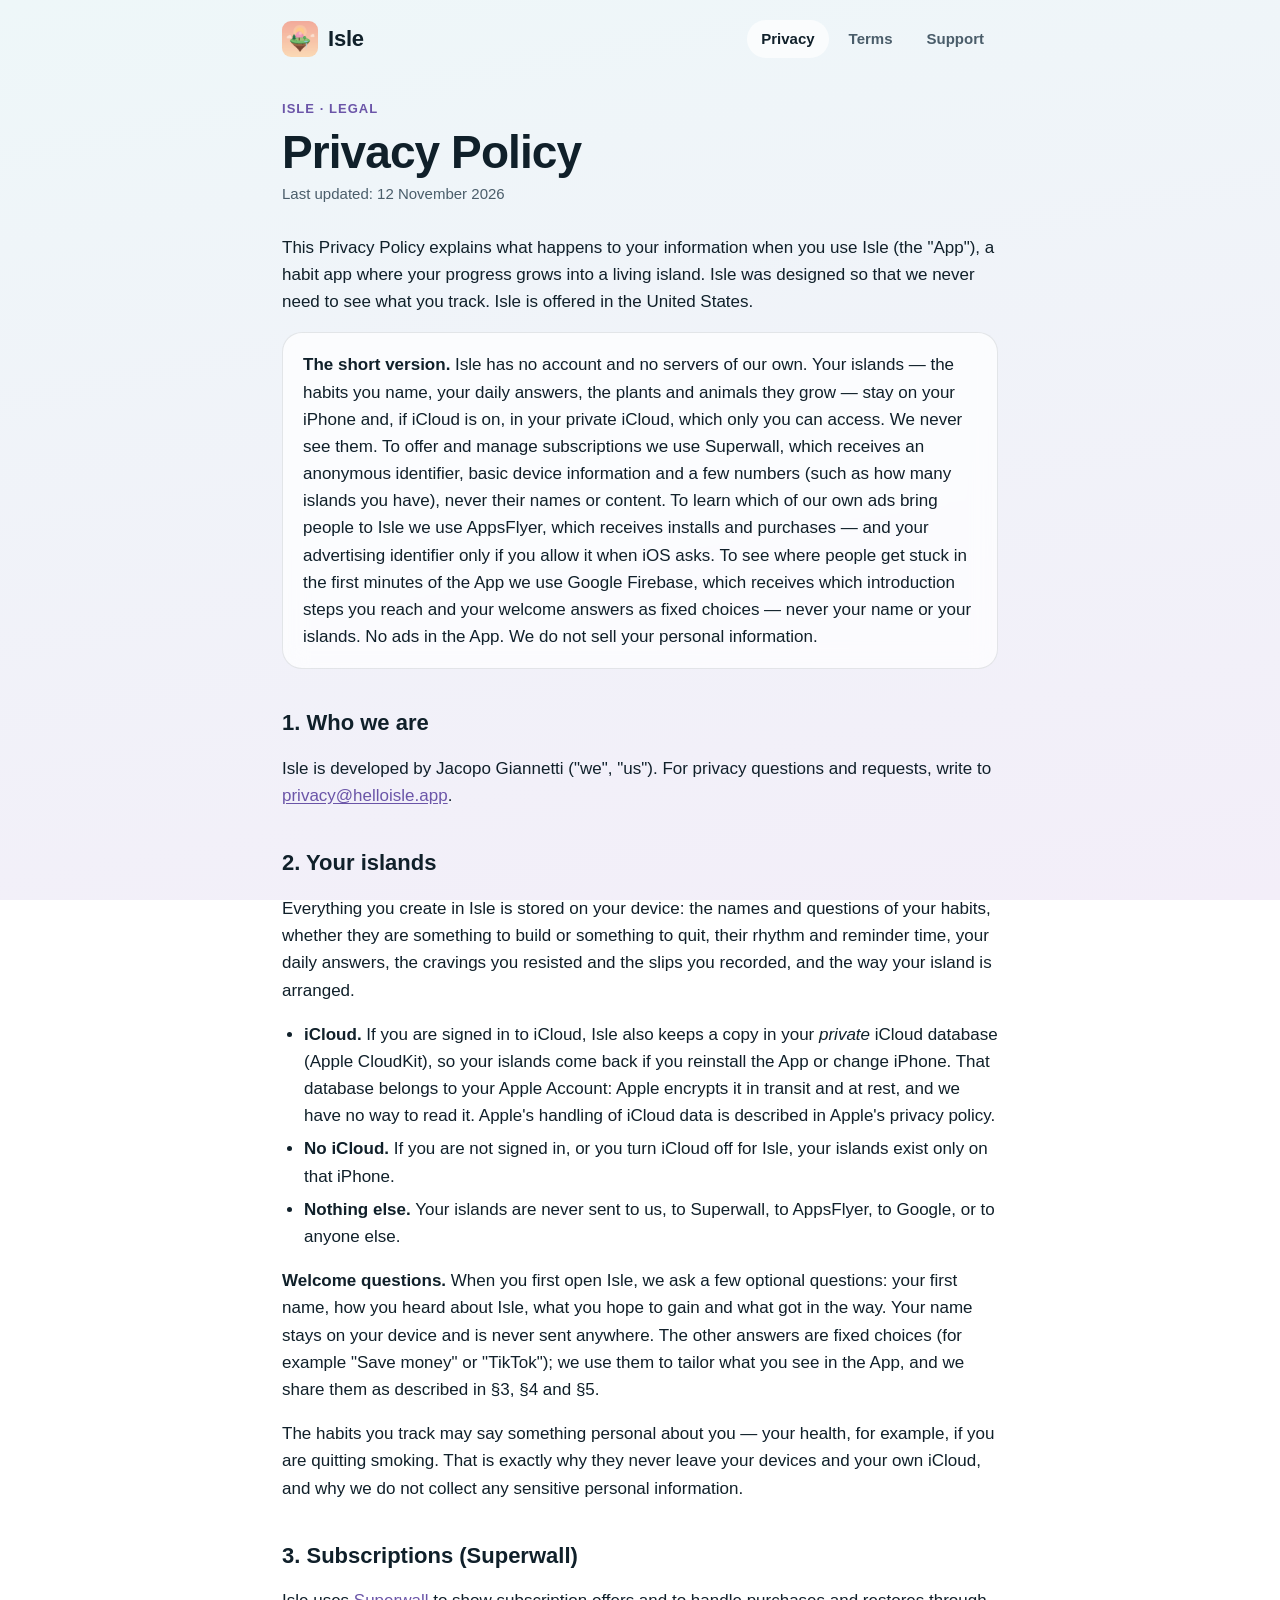
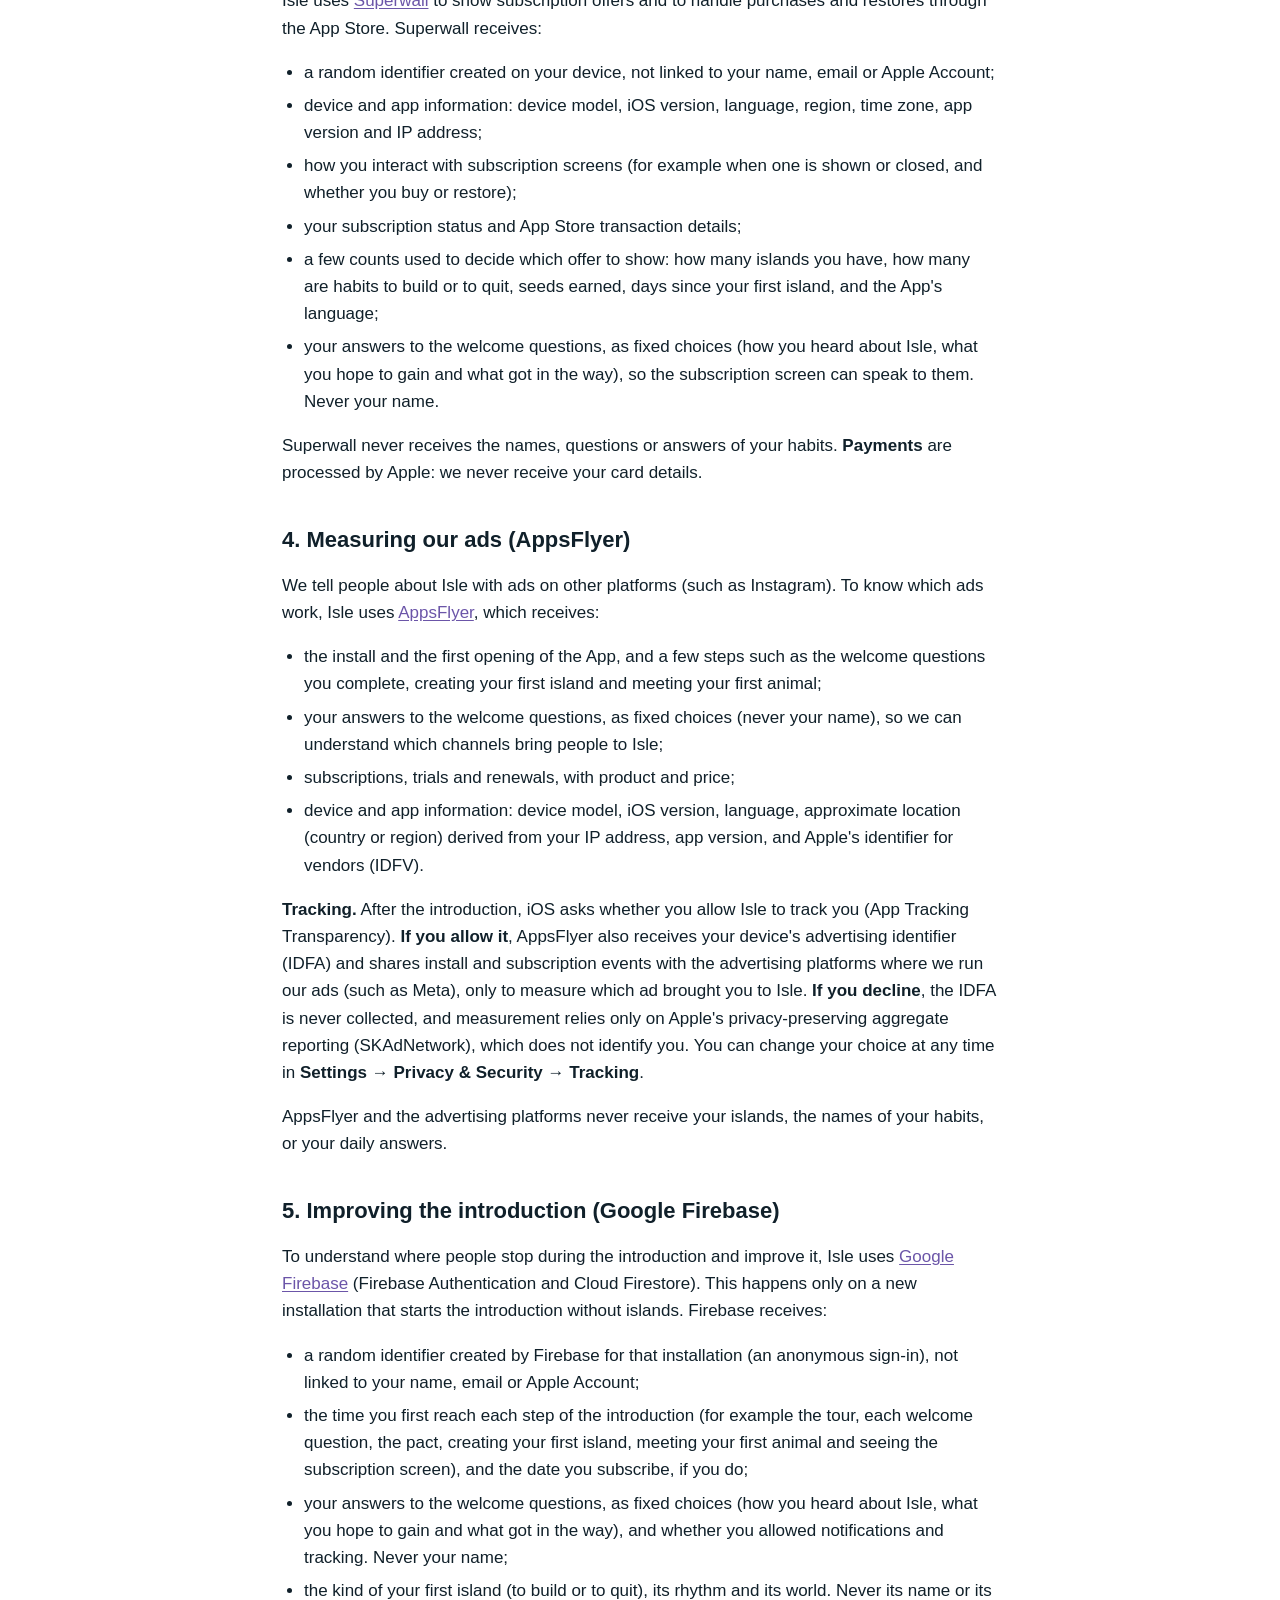
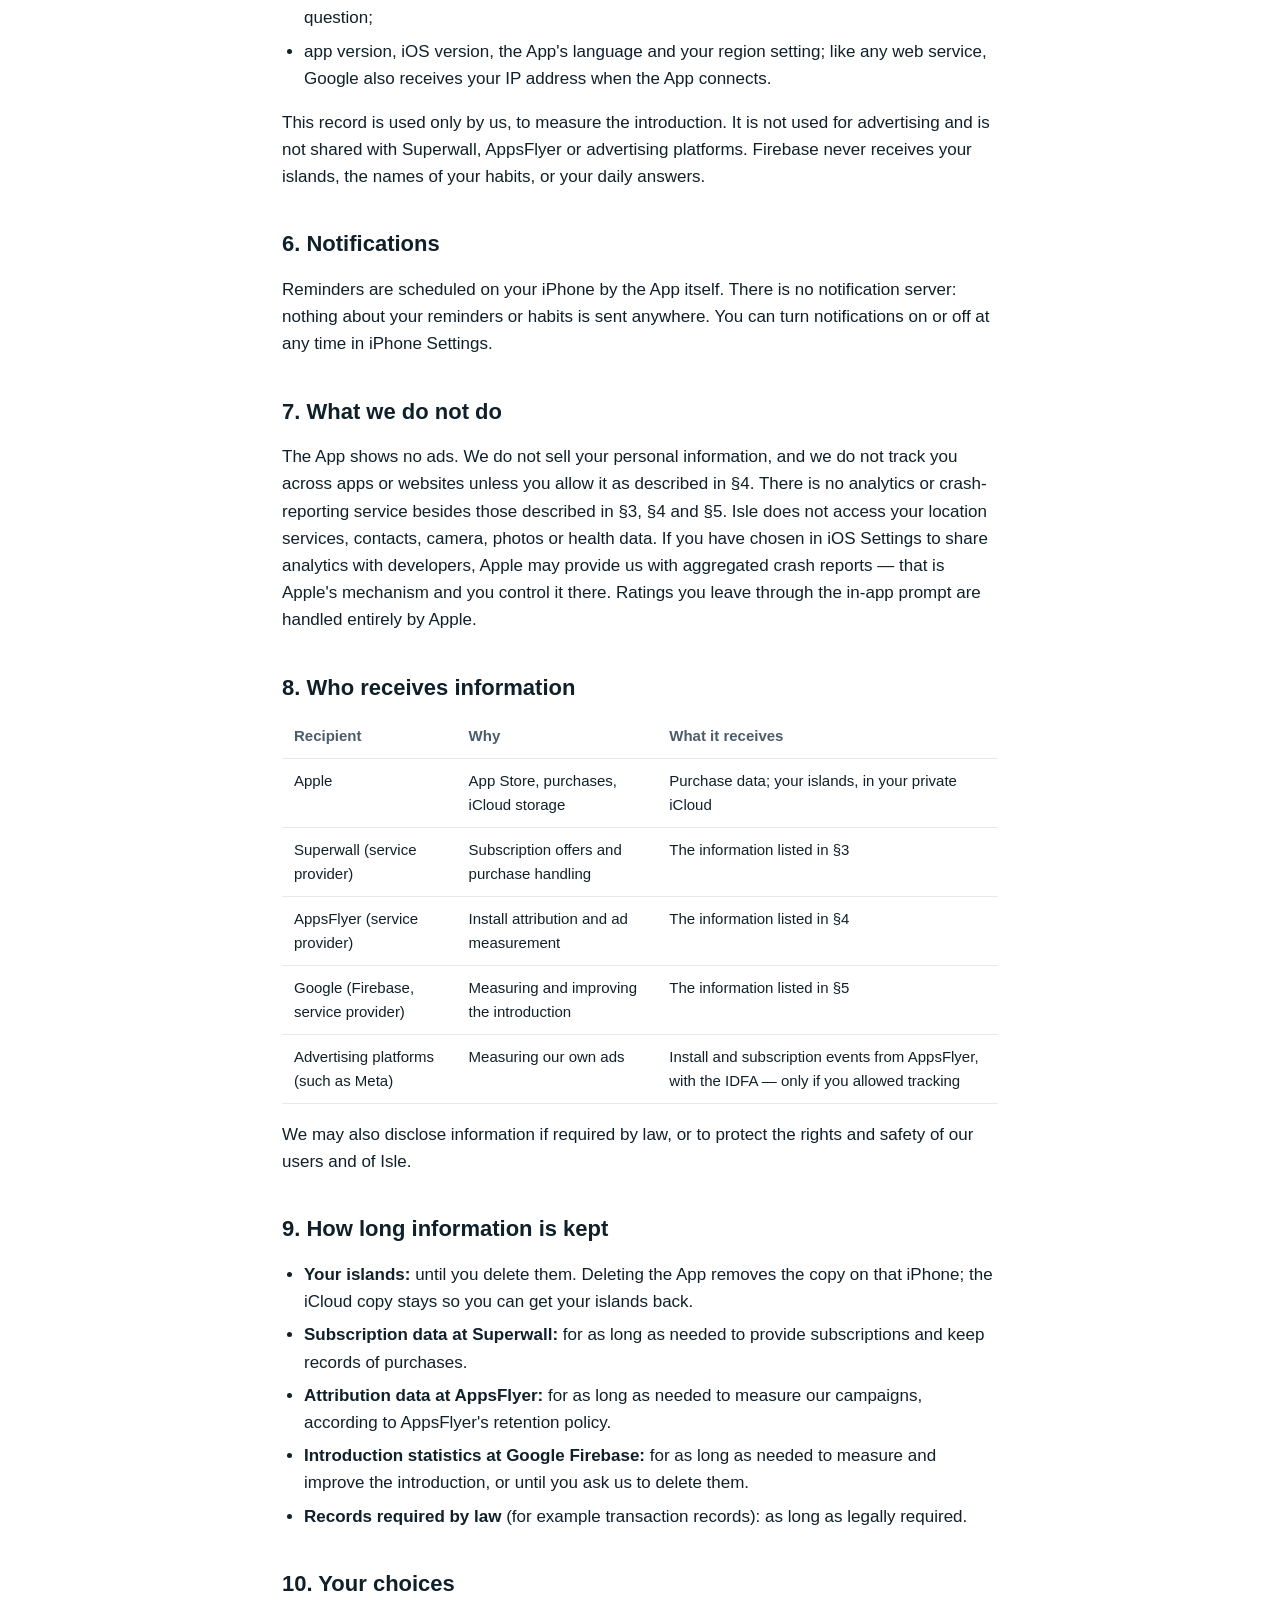
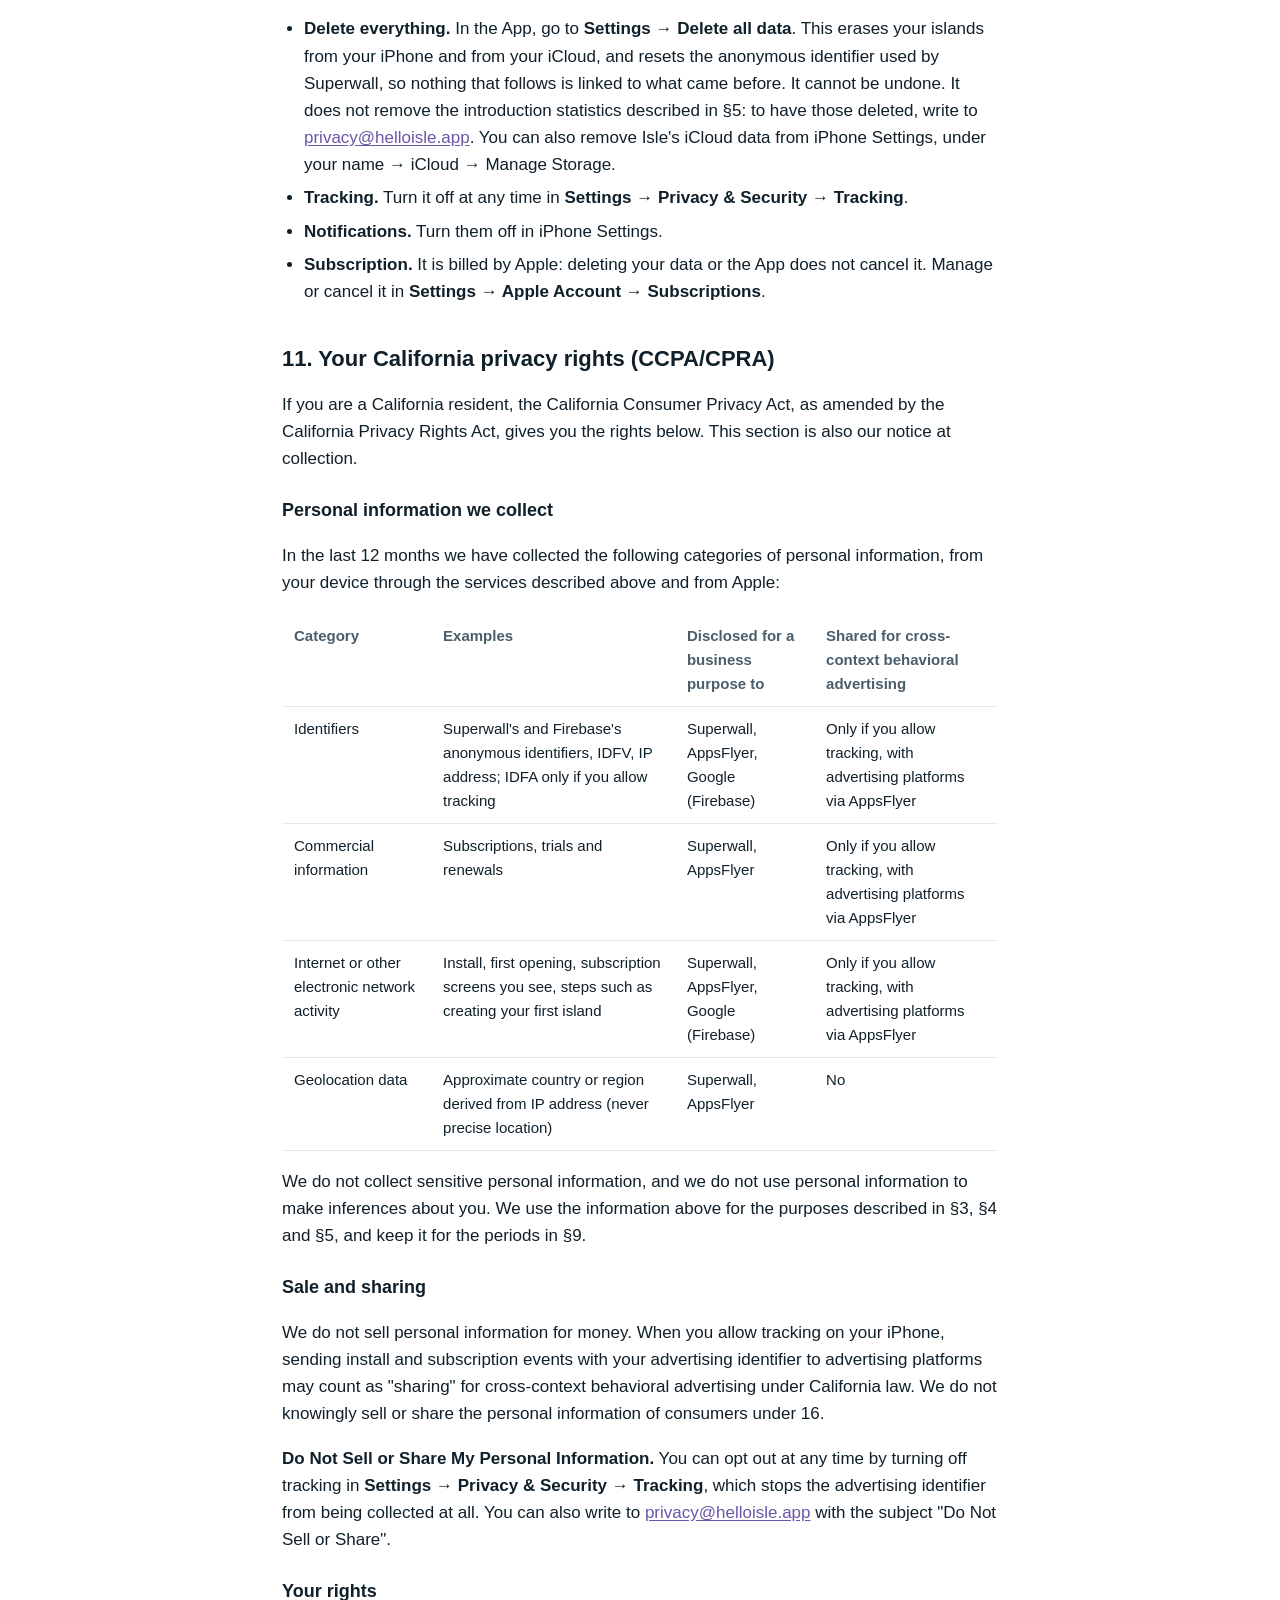
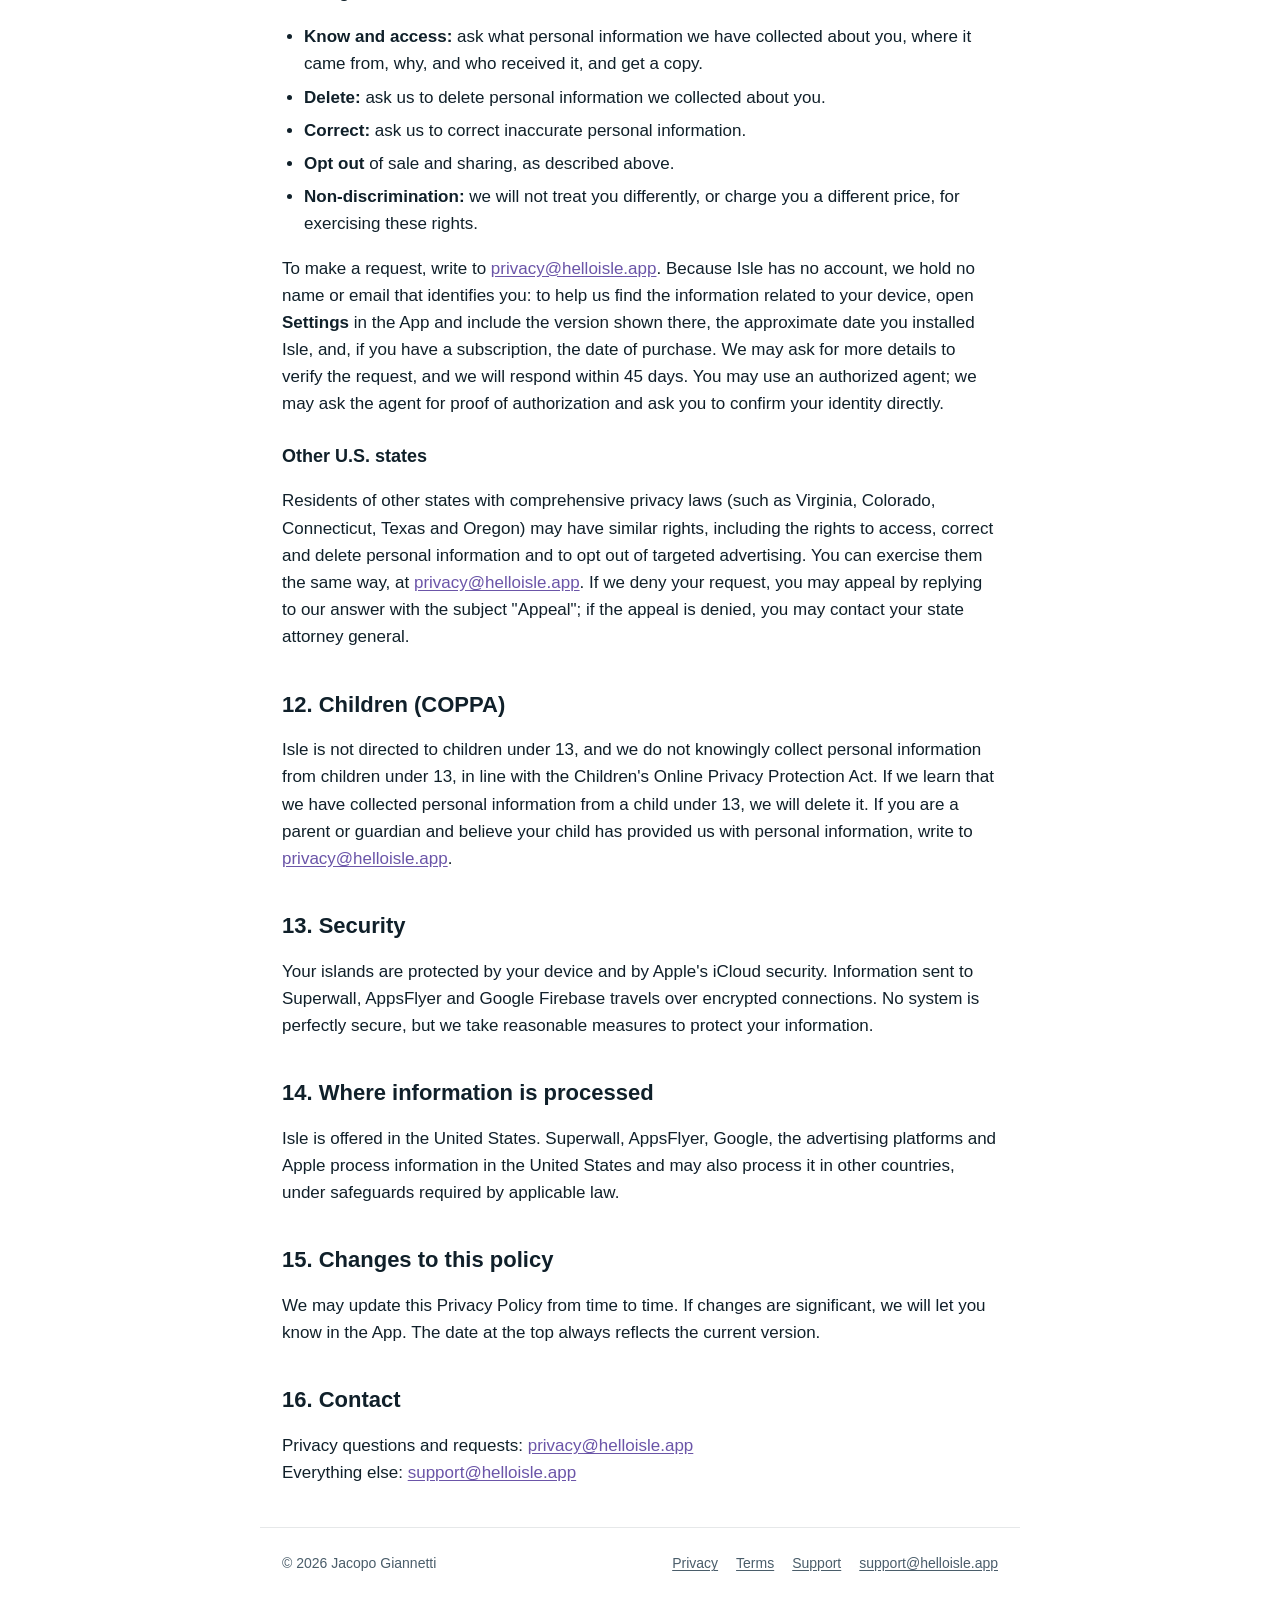
==== commit 846f4f2b: "Privacy: Firebase per le statistiche dell'introduzione Nuova sezione 5 su Google Firebase (cosa rice" ====
--- a/privacy.html
+++ b/privacy.html
@@ -27,11 +27,11 @@
 <main>
   <span class="kicker">Isle · Legal</span>
   <h1>Privacy Policy</h1>
-  <p class="updated">Last updated: 4 November 2026</p>
+  <p class="updated">Last updated: 12 November 2026</p>
 
   <p>This Privacy Policy explains what happens to your information when you use Isle (the "App"), a habit app where your progress grows into a living island. Isle was designed so that we never need to see what you track. Isle is offered in the United States.</p>
 
-  <div class="callout"><strong>The short version.</strong> Isle has no account and no servers of our own. Your islands — the habits you name, your daily answers, the plants and animals they grow — stay on your iPhone and, if iCloud is on, in your private iCloud, which only you can access. We never see them. To offer and manage subscriptions we use Superwall, which receives an anonymous identifier, basic device information and a few numbers (such as how many islands you have), never their names or content. To learn which of our own ads bring people to Isle we use AppsFlyer, which receives installs and purchases — and your advertising identifier only if you allow it when iOS asks. No ads in the App. We do not sell your personal information.</div>
+  <div class="callout"><strong>The short version.</strong> Isle has no account and no servers of our own. Your islands — the habits you name, your daily answers, the plants and animals they grow — stay on your iPhone and, if iCloud is on, in your private iCloud, which only you can access. We never see them. To offer and manage subscriptions we use Superwall, which receives an anonymous identifier, basic device information and a few numbers (such as how many islands you have), never their names or content. To learn which of our own ads bring people to Isle we use AppsFlyer, which receives installs and purchases — and your advertising identifier only if you allow it when iOS asks. To see where people get stuck in the first minutes of the App we use Google Firebase, which receives which introduction steps you reach and your welcome answers as fixed choices — never your name or your islands. No ads in the App. We do not sell your personal information.</div>
 
   <h2 id="who-we-are">1. Who we are</h2>
   <p>Isle is developed by Jacopo Giannetti ("we", "us"). For privacy questions and requests, write to <a href="mailto:privacy@helloisle.app">privacy@helloisle.app</a>.</p>
@@ -41,9 +41,9 @@
   <ul>
     <li><strong>iCloud.</strong> If you are signed in to iCloud, Isle also keeps a copy in your <em>private</em> iCloud database (Apple CloudKit), so your islands come back if you reinstall the App or change iPhone. That database belongs to your Apple Account: Apple encrypts it in transit and at rest, and we have no way to read it. Apple's handling of iCloud data is described in Apple's privacy policy.</li>
     <li><strong>No iCloud.</strong> If you are not signed in, or you turn iCloud off for Isle, your islands exist only on that iPhone.</li>
-    <li><strong>Nothing else.</strong> Your islands are never sent to us, to Superwall, to AppsFlyer, or to anyone else.</li>
+    <li><strong>Nothing else.</strong> Your islands are never sent to us, to Superwall, to AppsFlyer, to Google, or to anyone else.</li>
   </ul>
-  <p><strong>Welcome questions.</strong> When you first open Isle, we ask a few optional questions: your first name, how you heard about Isle, what you hope to gain, whether you have tried before and what got in the way. Your name stays on your device and is never sent anywhere. The other answers are fixed choices (for example "Save money" or "TikTok"); we use them to tailor what you see in the App, and we share them as described in §3 and §4.</p>
+  <p><strong>Welcome questions.</strong> When you first open Isle, we ask a few optional questions: your first name, how you heard about Isle, what you hope to gain and what got in the way. Your name stays on your device and is never sent anywhere. The other answers are fixed choices (for example "Save money" or "TikTok"); we use them to tailor what you see in the App, and we share them as described in §3, §4 and §5.</p>
   <p>The habits you track may say something personal about you — your health, for example, if you are quitting smoking. That is exactly why they never leave your devices and your own iCloud, and why we do not collect any sensitive personal information.</p>
 
   <h2 id="subscriptions">3. Subscriptions (Superwall)</h2>
@@ -54,7 +54,7 @@
     <li>how you interact with subscription screens (for example when one is shown or closed, and whether you buy or restore);</li>
     <li>your subscription status and App Store transaction details;</li>
     <li>a few counts used to decide which offer to show: how many islands you have, how many are habits to build or to quit, seeds earned, days since your first island, and the App's language;</li>
-    <li>your answers to the welcome questions, as fixed choices (how you heard about Isle, what you hope to gain, whether you have tried before and what got in the way), so the subscription screen can speak to them. Never your name.</li>
+    <li>your answers to the welcome questions, as fixed choices (how you heard about Isle, what you hope to gain and what got in the way), so the subscription screen can speak to them. Never your name.</li>
   </ul>
   <p>Superwall never receives the names, questions or answers of your habits. <strong>Payments</strong> are processed by Apple: we never receive your card details.</p>
 
@@ -67,43 +67,57 @@
     <li>device and app information: device model, iOS version, language, approximate location (country or region) derived from your IP address, app version, and Apple's identifier for vendors (IDFV).</li>
   </ul>
   <p><strong>Tracking.</strong> After the introduction, iOS asks whether you allow Isle to track you (App Tracking Transparency). <strong>If you allow it</strong>, AppsFlyer also receives your device's advertising identifier (IDFA) and shares install and subscription events with the advertising platforms where we run our ads (such as Meta), only to measure which ad brought you to Isle. <strong>If you decline</strong>, the IDFA is never collected, and measurement relies only on Apple's privacy-preserving aggregate reporting (SKAdNetwork), which does not identify you. You can change your choice at any time in <strong>Settings → Privacy &amp; Security → Tracking</strong>.</p>
-  <p>AppsFlyer and the advertising platforms never receive your islands, the names of your habits, or your answers.</p>
+  <p>AppsFlyer and the advertising platforms never receive your islands, the names of your habits, or your daily answers.</p>
 
-  <h2 id="notifications">5. Notifications</h2>
+  <h2 id="onboarding-statistics">5. Improving the introduction (Google Firebase)</h2>
+  <p>To understand where people stop during the introduction and improve it, Isle uses <a href="https://firebase.google.com/support/privacy">Google Firebase</a> (Firebase Authentication and Cloud Firestore). This happens only on a new installation that starts the introduction without islands. Firebase receives:</p>
+  <ul>
+    <li>a random identifier created by Firebase for that installation (an anonymous sign-in), not linked to your name, email or Apple Account;</li>
+    <li>the time you first reach each step of the introduction (for example the tour, each welcome question, the pact, creating your first island, meeting your first animal and seeing the subscription screen), and the date you subscribe, if you do;</li>
+    <li>your answers to the welcome questions, as fixed choices (how you heard about Isle, what you hope to gain and what got in the way), and whether you allowed notifications and tracking. Never your name;</li>
+    <li>the kind of your first island (to build or to quit), its rhythm and its world. Never its name or its question;</li>
+    <li>app version, iOS version, the App's language and your region setting; like any web service, Google also receives your IP address when the App connects.</li>
+  </ul>
+  <p>This record is used only by us, to measure the introduction. It is not used for advertising and is not shared with Superwall, AppsFlyer or advertising platforms. Firebase never receives your islands, the names of your habits, or your daily answers.</p>
+
+
+  <h2 id="notifications">6. Notifications</h2>
   <p>Reminders are scheduled on your iPhone by the App itself. There is no notification server: nothing about your reminders or habits is sent anywhere. You can turn notifications on or off at any time in iPhone Settings.</p>
 
-  <h2 id="what-we-do-not-do">6. What we do not do</h2>
-  <p>The App shows no ads. We do not sell your personal information, and we do not track you across apps or websites unless you allow it as described in §4. There is no analytics or crash-reporting service besides those described in §3 and §4. Isle does not access your location services, contacts, camera, photos or health data. If you have chosen in iOS Settings to share analytics with developers, Apple may provide us with aggregated crash reports — that is Apple's mechanism and you control it there. Ratings you leave through the in-app prompt are handled entirely by Apple.</p>
+  <h2 id="what-we-do-not-do">7. What we do not do</h2>
+  <p>The App shows no ads. We do not sell your personal information, and we do not track you across apps or websites unless you allow it as described in §4. There is no analytics or crash-reporting service besides those described in §3, §4 and §5. Isle does not access your location services, contacts, camera, photos or health data. If you have chosen in iOS Settings to share analytics with developers, Apple may provide us with aggregated crash reports — that is Apple's mechanism and you control it there. Ratings you leave through the in-app prompt are handled entirely by Apple.</p>
 
-  <h2 id="providers">7. Who receives information</h2>
+  <h2 id="providers">8. Who receives information</h2>
   <div class="table"><table>
     <thead><tr><th>Recipient</th><th>Why</th><th>What it receives</th></tr></thead>
     <tbody>
       <tr><td>Apple</td><td>App Store, purchases, iCloud storage</td><td>Purchase data; your islands, in your private iCloud</td></tr>
       <tr><td>Superwall (service provider)</td><td>Subscription offers and purchase handling</td><td>The information listed in §3</td></tr>
       <tr><td>AppsFlyer (service provider)</td><td>Install attribution and ad measurement</td><td>The information listed in §4</td></tr>
+      <tr><td>Google (Firebase, service provider)</td><td>Measuring and improving the introduction</td><td>The information listed in §5</td></tr>
       <tr><td>Advertising platforms (such as Meta)</td><td>Measuring our own ads</td><td>Install and subscription events from AppsFlyer, with the IDFA — only if you allowed tracking</td></tr>
     </tbody>
   </table></div>
   <p>We may also disclose information if required by law, or to protect the rights and safety of our users and of Isle.</p>
 
-  <h2 id="retention">8. How long information is kept</h2>
+  <h2 id="retention">9. How long information is kept</h2>
   <ul>
     <li><strong>Your islands:</strong> until you delete them. Deleting the App removes the copy on that iPhone; the iCloud copy stays so you can get your islands back.</li>
     <li><strong>Subscription data at Superwall:</strong> for as long as needed to provide subscriptions and keep records of purchases.</li>
     <li><strong>Attribution data at AppsFlyer:</strong> for as long as needed to measure our campaigns, according to AppsFlyer's retention policy.</li>
+    <li><strong>Introduction statistics at Google Firebase:</strong> for as long as needed to measure and improve the introduction, or until you ask us to delete them.</li>
     <li><strong>Records required by law</strong> (for example transaction records): as long as legally required.</li>
   </ul>
 
-  <h2 id="choices">9. Your choices</h2>
+  <h2 id="choices">10. Your choices</h2>
   <ul>
-    <li><strong>Delete everything.</strong> In the App, go to <strong>Settings → Delete all data</strong>. This erases your islands from your iPhone and from your iCloud, and resets the anonymous identifier used by Superwall, so nothing that follows is linked to what came before. It cannot be undone. You can also remove Isle's iCloud data from iPhone Settings, under your name → iCloud → Manage Storage.</li>
+    <li><strong>Delete everything.</strong> In the App, go to <strong>Settings → Delete all data</strong>. This erases your islands from your iPhone and from your iCloud, and resets the anonymous identifier used by Superwall, so nothing that follows is linked to what came before. It cannot be undone. It does not remove the introduction statistics described in §5: to have those deleted, write to <a href="mailto:privacy@helloisle.app">privacy@helloisle.app</a>. You can also remove Isle's iCloud data from iPhone Settings, under your name → iCloud → Manage Storage.</li>
     <li><strong>Tracking.</strong> Turn it off at any time in <strong>Settings → Privacy &amp; Security → Tracking</strong>.</li>
     <li><strong>Notifications.</strong> Turn them off in iPhone Settings.</li>
     <li><strong>Subscription.</strong> It is billed by Apple: deleting your data or the App does not cancel it. Manage or cancel it in <strong>Settings → Apple Account → Subscriptions</strong>.</li>
   </ul>
 
-  <h2 id="california">10. Your California privacy rights (CCPA/CPRA)</h2>
+  <h2 id="california">11. Your California privacy rights (CCPA/CPRA)</h2>
   <p>If you are a California resident, the California Consumer Privacy Act, as amended by the California Privacy Rights Act, gives you the rights below. This section is also our notice at collection.</p>
 
   <h3>Personal information we collect</h3>
@@ -111,13 +125,13 @@
   <div class="table"><table>
     <thead><tr><th>Category</th><th>Examples</th><th>Disclosed for a business purpose to</th><th>Shared for cross-context behavioral advertising</th></tr></thead>
     <tbody>
-      <tr><td>Identifiers</td><td>Superwall's anonymous identifier, IDFV, IP address; IDFA only if you allow tracking</td><td>Superwall, AppsFlyer</td><td>Only if you allow tracking, with advertising platforms via AppsFlyer</td></tr>
+      <tr><td>Identifiers</td><td>Superwall's and Firebase's anonymous identifiers, IDFV, IP address; IDFA only if you allow tracking</td><td>Superwall, AppsFlyer, Google (Firebase)</td><td>Only if you allow tracking, with advertising platforms via AppsFlyer</td></tr>
       <tr><td>Commercial information</td><td>Subscriptions, trials and renewals</td><td>Superwall, AppsFlyer</td><td>Only if you allow tracking, with advertising platforms via AppsFlyer</td></tr>
-      <tr><td>Internet or other electronic network activity</td><td>Install, first opening, subscription screens you see, steps such as creating your first island</td><td>Superwall, AppsFlyer</td><td>Only if you allow tracking, with advertising platforms via AppsFlyer</td></tr>
+      <tr><td>Internet or other electronic network activity</td><td>Install, first opening, subscription screens you see, steps such as creating your first island</td><td>Superwall, AppsFlyer, Google (Firebase)</td><td>Only if you allow tracking, with advertising platforms via AppsFlyer</td></tr>
       <tr><td>Geolocation data</td><td>Approximate country or region derived from IP address (never precise location)</td><td>Superwall, AppsFlyer</td><td>No</td></tr>
     </tbody>
   </table></div>
-  <p>We do not collect sensitive personal information, and we do not use personal information to make inferences about you. We use the information above for the purposes described in §3 and §4, and keep it for the periods in §8.</p>
+  <p>We do not collect sensitive personal information, and we do not use personal information to make inferences about you. We use the information above for the purposes described in §3, §4 and §5, and keep it for the periods in §9.</p>
 
   <h3>Sale and sharing</h3>
   <p>We do not sell personal information for money. When you allow tracking on your iPhone, sending install and subscription events with your advertising identifier to advertising platforms may count as "sharing" for cross-context behavioral advertising under California law. We do not knowingly sell or share the personal information of consumers under 16.</p>
@@ -136,19 +150,19 @@
   <h3>Other U.S. states</h3>
   <p>Residents of other states with comprehensive privacy laws (such as Virginia, Colorado, Connecticut, Texas and Oregon) may have similar rights, including the rights to access, correct and delete personal information and to opt out of targeted advertising. You can exercise them the same way, at <a href="mailto:privacy@helloisle.app">privacy@helloisle.app</a>. If we deny your request, you may appeal by replying to our answer with the subject "Appeal"; if the appeal is denied, you may contact your state attorney general.</p>
 
-  <h2 id="children">11. Children (COPPA)</h2>
+  <h2 id="children">12. Children (COPPA)</h2>
   <p>Isle is not directed to children under 13, and we do not knowingly collect personal information from children under 13, in line with the Children's Online Privacy Protection Act. If we learn that we have collected personal information from a child under 13, we will delete it. If you are a parent or guardian and believe your child has provided us with personal information, write to <a href="mailto:privacy@helloisle.app">privacy@helloisle.app</a>.</p>
 
-  <h2 id="security">12. Security</h2>
-  <p>Your islands are protected by your device and by Apple's iCloud security. Information sent to Superwall and AppsFlyer travels over encrypted connections. No system is perfectly secure, but we take reasonable measures to protect your information.</p>
+  <h2 id="security">13. Security</h2>
+  <p>Your islands are protected by your device and by Apple's iCloud security. Information sent to Superwall, AppsFlyer and Google Firebase travels over encrypted connections. No system is perfectly secure, but we take reasonable measures to protect your information.</p>
 
-  <h2 id="location">13. Where information is processed</h2>
-  <p>Isle is offered in the United States. Superwall, AppsFlyer, the advertising platforms and Apple process information in the United States and may also process it in other countries, under safeguards required by applicable law.</p>
+  <h2 id="location">14. Where information is processed</h2>
+  <p>Isle is offered in the United States. Superwall, AppsFlyer, Google, the advertising platforms and Apple process information in the United States and may also process it in other countries, under safeguards required by applicable law.</p>
 
-  <h2 id="changes">14. Changes to this policy</h2>
+  <h2 id="changes">15. Changes to this policy</h2>
   <p>We may update this Privacy Policy from time to time. If changes are significant, we will let you know in the App. The date at the top always reflects the current version.</p>
 
-  <h2 id="contact">15. Contact</h2>
+  <h2 id="contact">16. Contact</h2>
   <p>Privacy questions and requests: <a href="mailto:privacy@helloisle.app">privacy@helloisle.app</a><br>Everything else: <a href="mailto:support@helloisle.app">support@helloisle.app</a></p>
 </main>
 
